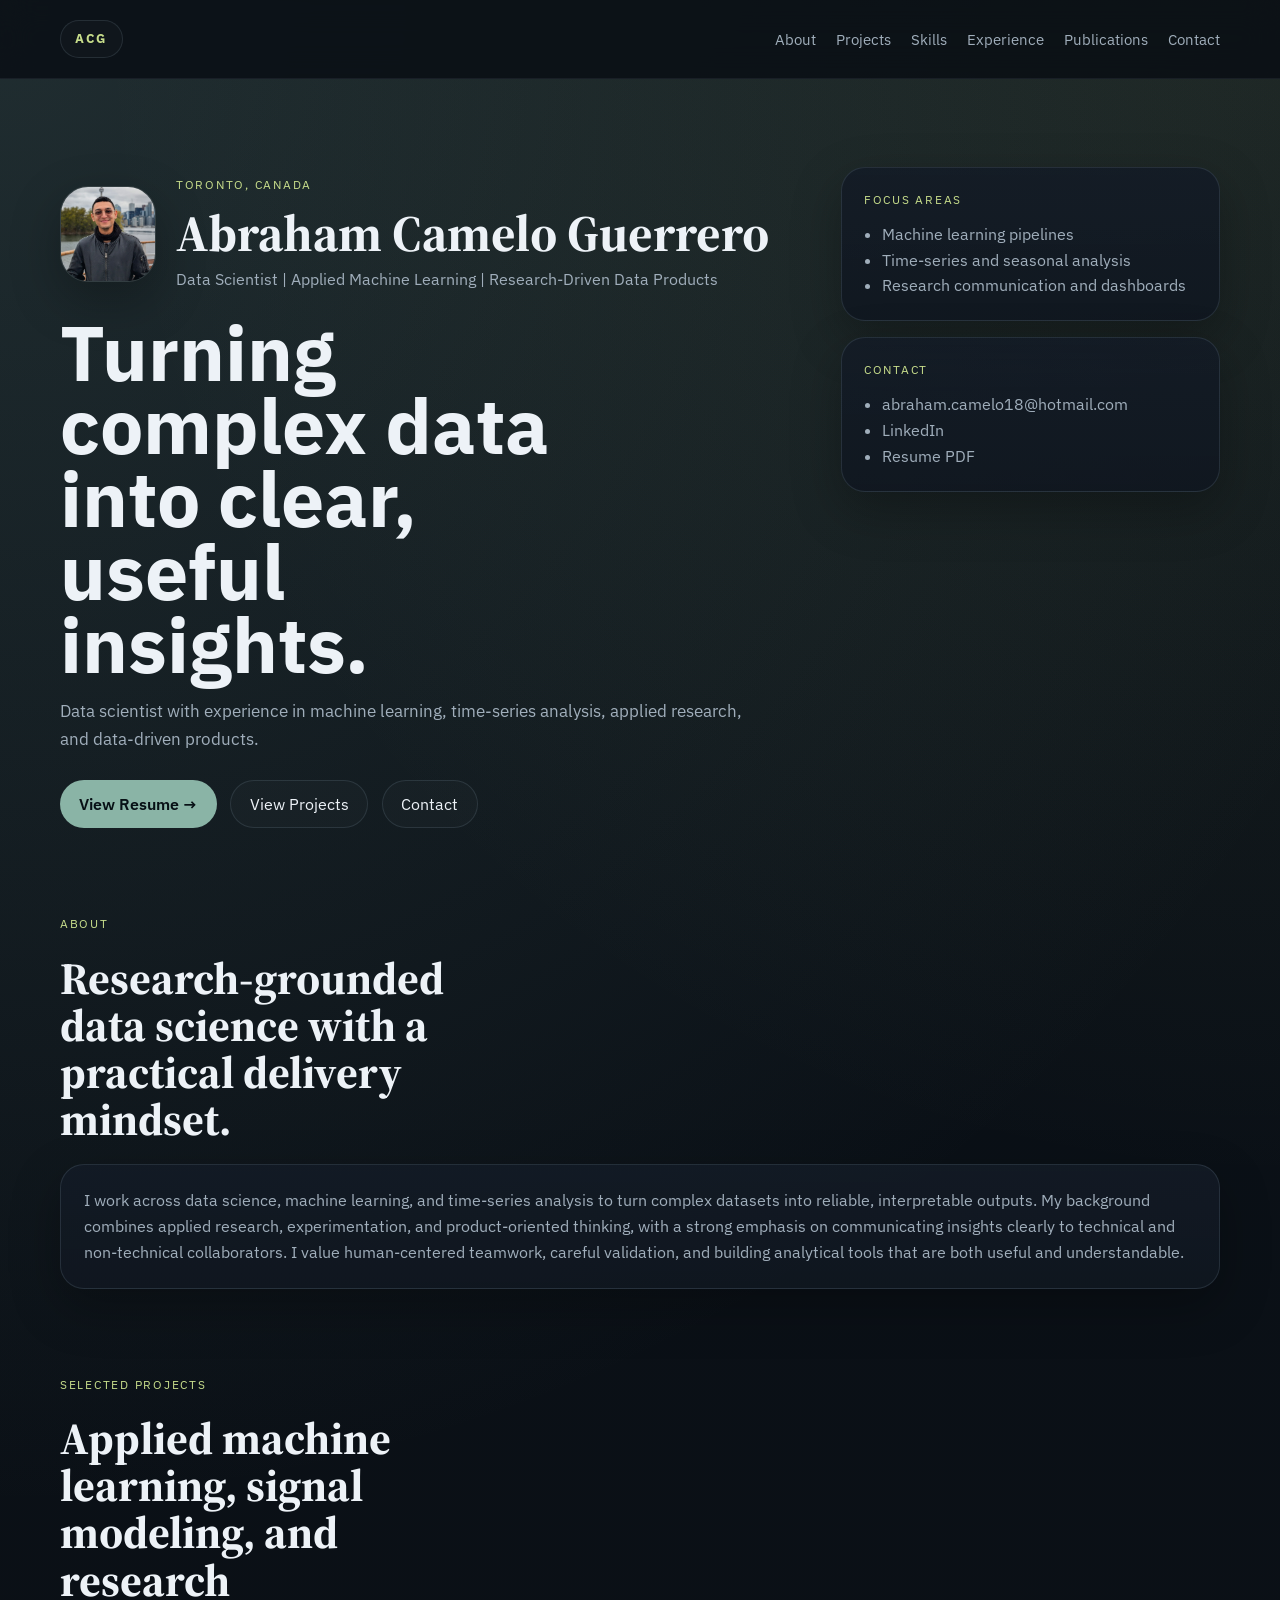
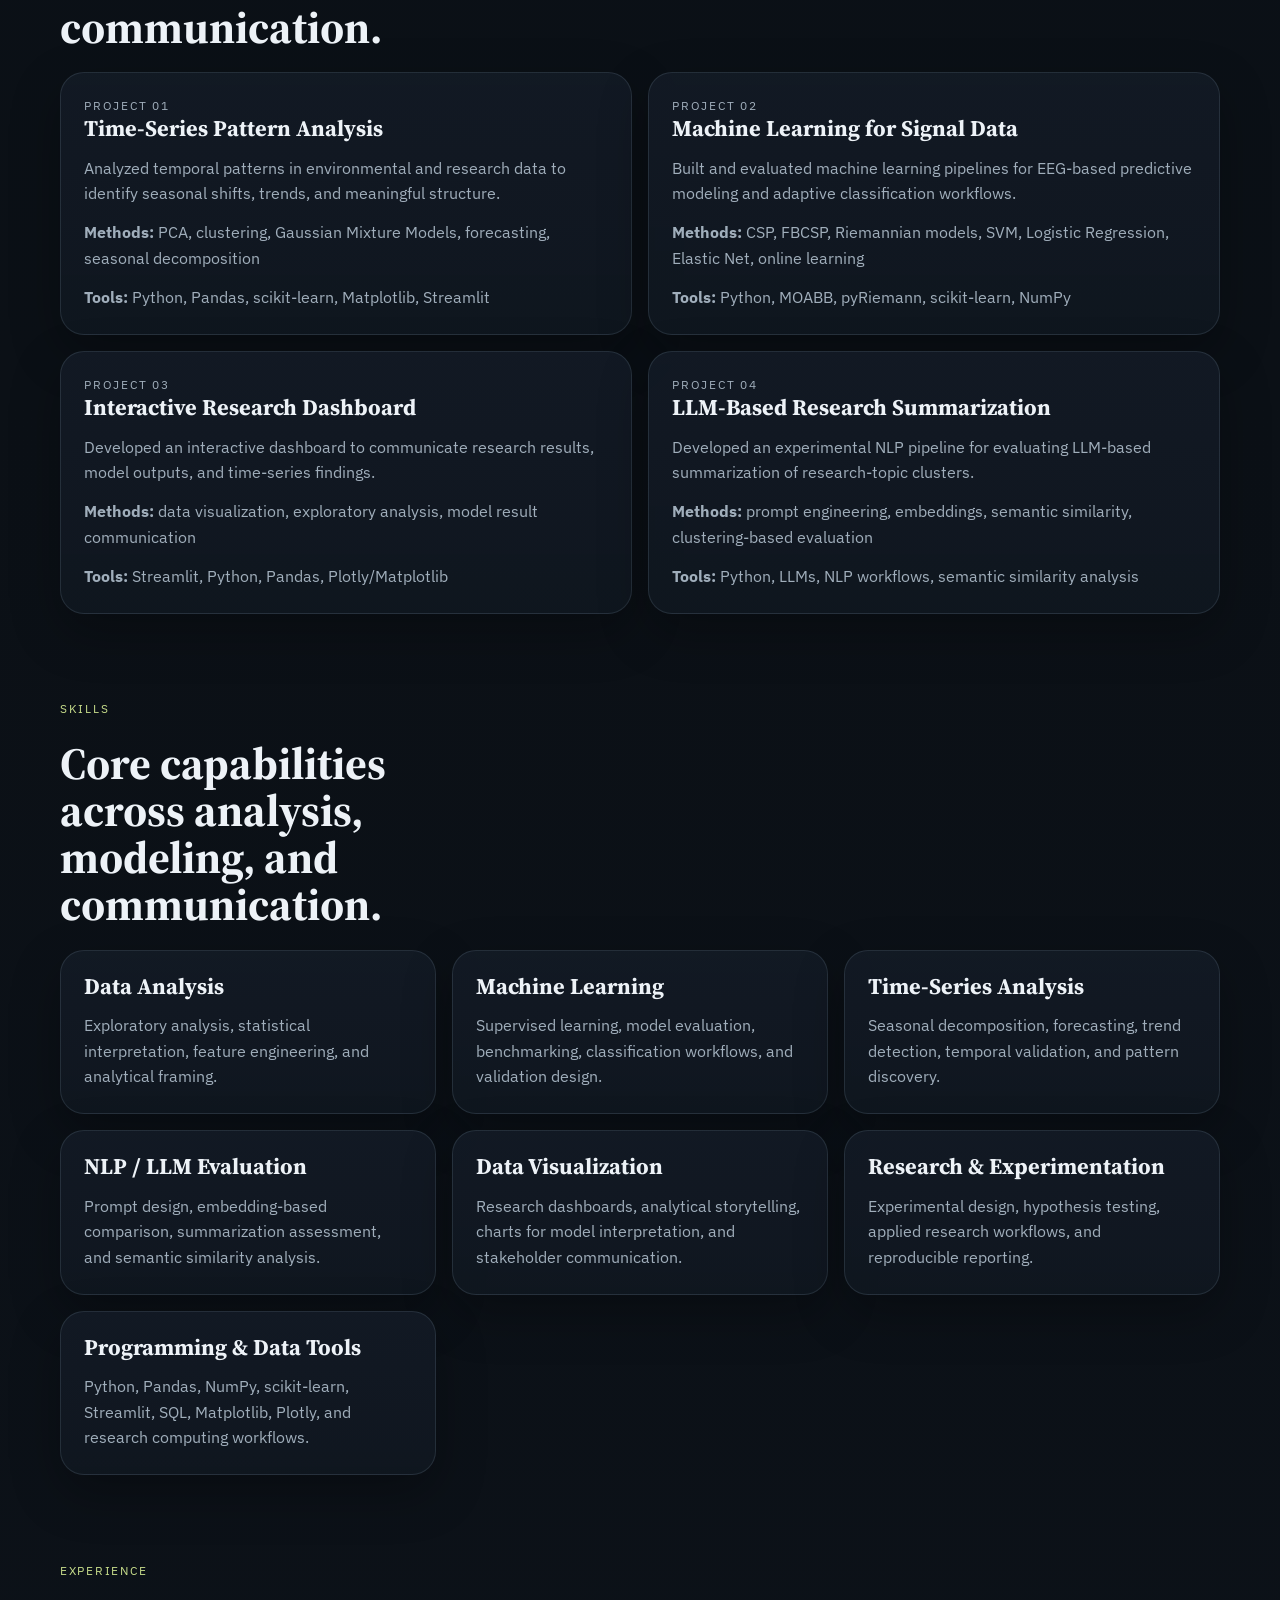
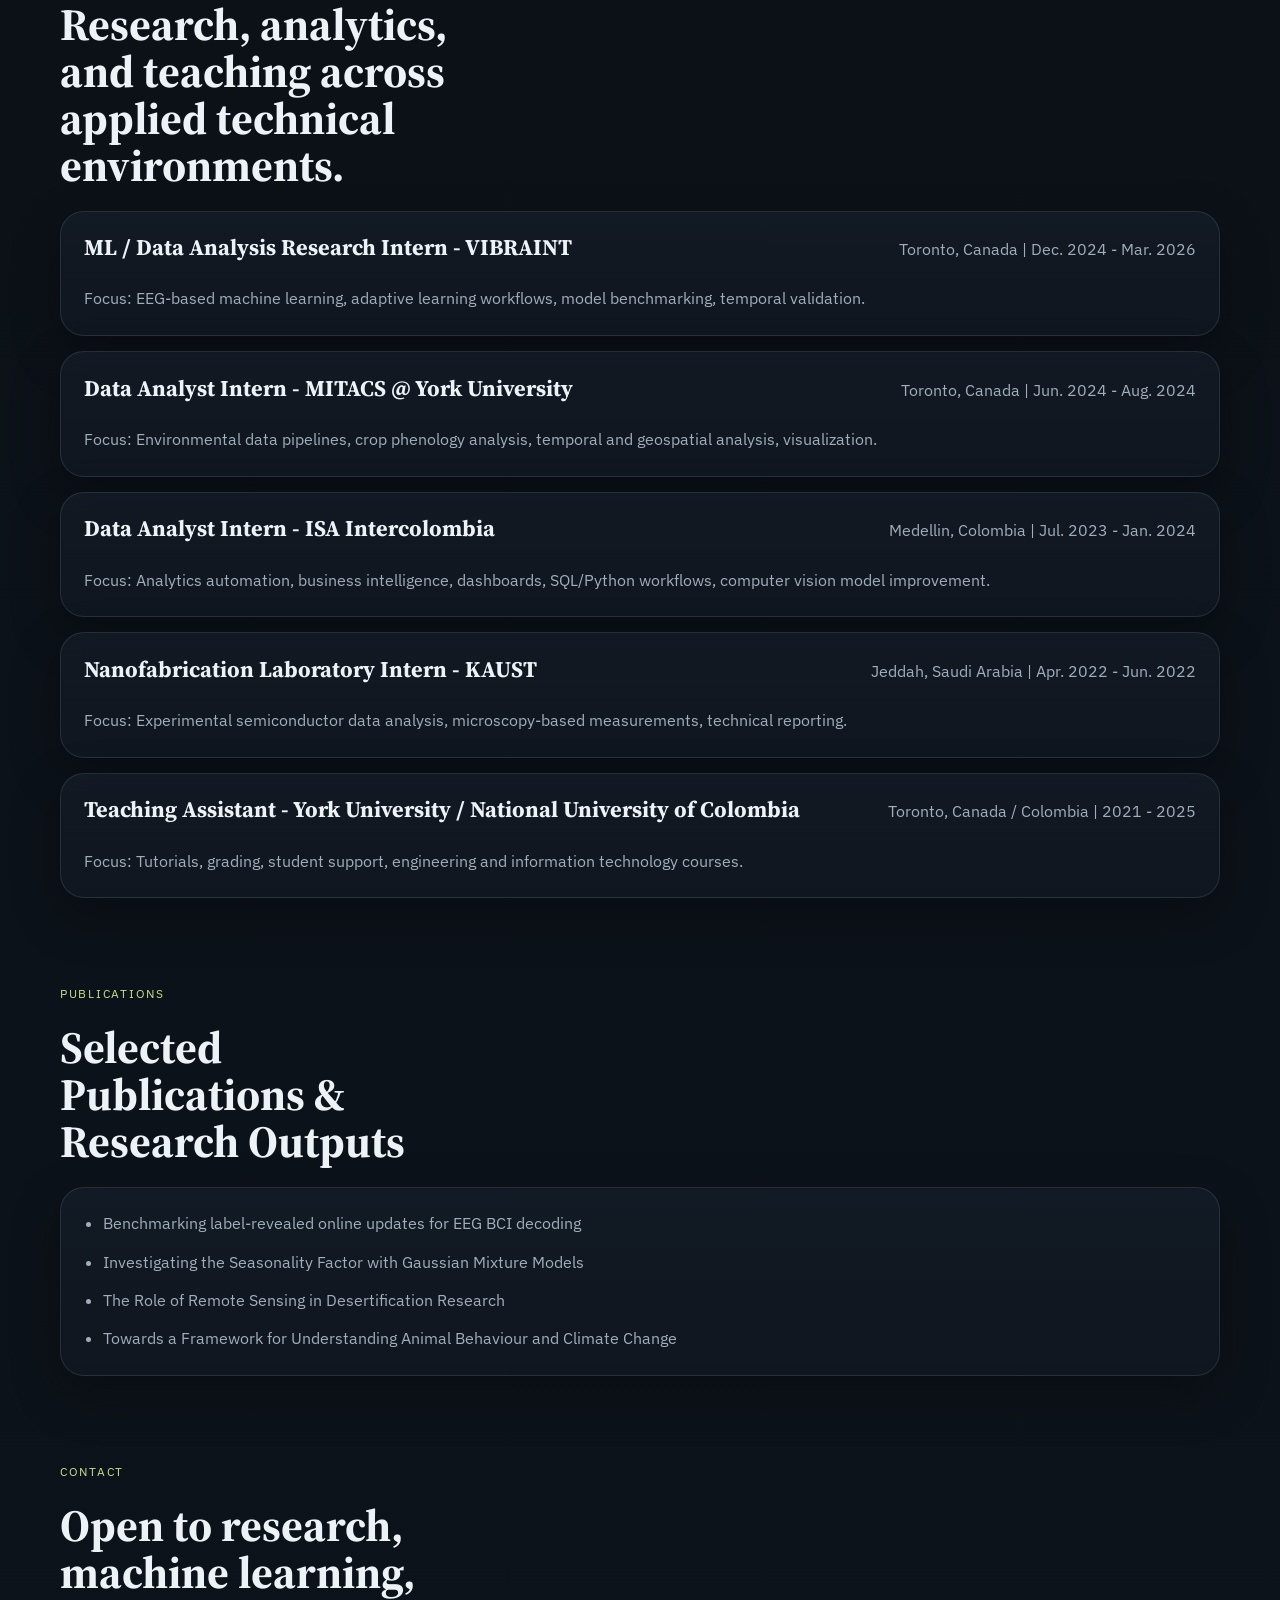
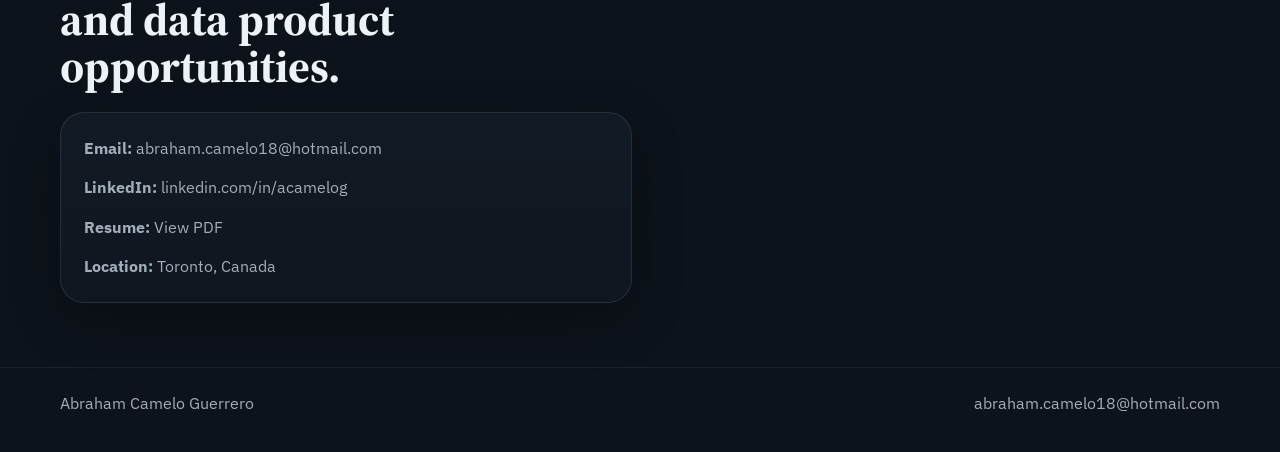
==== index.html @ 01132e0d "whole page" ====
<!DOCTYPE html>
<html lang="en">
<head>
  <meta charset="UTF-8">
  <meta name="viewport" content="width=device-width, initial-scale=1.0">
  <meta
    name="description"
    content="Portfolio of Abraham Camelo Guerrero, a data scientist focused on machine learning, time-series analysis, and research-driven data products."
  >
  <title>Abraham Camelo Guerrero | Data Scientist</title>
  <link rel="preconnect" href="https://fonts.googleapis.com">
  <link rel="preconnect" href="https://fonts.gstatic.com" crossorigin>
  <link
    href="https://fonts.googleapis.com/css2?family=IBM+Plex+Sans:wght@400;500;600;700&family=Source+Serif+4:wght@600;700&display=swap"
    rel="stylesheet"
  >
  <link rel="stylesheet" href="styles.css">
</head>
<body>
  <header class="site-header">
    <div class="container header-inner">
      <a class="brand" href="#top" aria-label="Go to top">
        <span class="brand-mark">ACG</span>
      </a>

      <button
        class="nav-toggle"
        type="button"
        aria-expanded="false"
        aria-controls="site-nav"
        aria-label="Open navigation"
      >
        <span></span>
        <span></span>
      </button>

      <nav class="site-nav" id="site-nav" aria-label="Primary">
        <a href="#about">About</a>
        <a href="#projects">Projects</a>
        <a href="#skills">Skills</a>
        <a href="#experience">Experience</a>
        <a href="#publications">Publications</a>
        <a href="#contact">Contact</a>
      </nav>
    </div>
  </header>

  <main id="top">
    <section class="hero">
      <div class="container hero-grid">
        <div class="hero-copy">
          <div class="hero-identity">
            <img
              class="hero-photo"
              src="assets/me.jpeg"
              alt="Portrait of Abraham Camelo Guerrero"
            >
            <div>
              <p class="eyebrow">Toronto, Canada</p>
              <h1>Abraham Camelo Guerrero</h1>
              <p class="role">Data Scientist | Applied Machine Learning | Research-Driven Data Products</p>
            </div>
          </div>

          <h2 class="hero-headline">Turning complex data into clear, useful insights.</h2>
          <p class="hero-subtitle">
            Data scientist with experience in machine learning, time-series analysis, applied research,
            and data-driven products.
          </p>

          <div class="hero-actions">
            <a class="button button-primary" href="assets/resume.pdf" target="_blank" rel="noreferrer">
              View Resume &rarr;
            </a>
            <a class="button button-secondary" href="#projects">View Projects</a>
            <a class="button button-secondary" href="#contact">Contact</a>
          </div>
        </div>

        <aside class="hero-panel">
          <div class="panel-card">
            <p class="panel-label">Focus Areas</p>
            <ul class="panel-list">
              <li>Machine learning pipelines</li>
              <li>Time-series and seasonal analysis</li>
              <li>Research communication and dashboards</li>
            </ul>
          </div>
          <div class="panel-card">
            <p class="panel-label">Contact</p>
            <ul class="panel-list">
              <li><a href="mailto:abraham.camelo18@hotmail.com">abraham.camelo18@hotmail.com</a></li>
              <li><a href="https://www.linkedin.com/in/acamelog" target="_blank" rel="noreferrer">LinkedIn</a></li>
              <li><a href="assets/resume.pdf" target="_blank" rel="noreferrer">Resume PDF</a></li>
            </ul>
          </div>
        </aside>
      </div>
    </section>

    <section class="section" id="about">
      <div class="container">
        <div class="section-heading">
          <p class="section-label">About</p>
          <h2>Research-grounded data science with a practical delivery mindset.</h2>
        </div>
        <div class="card prose-card">
          <p>
            I work across data science, machine learning, and time-series analysis to turn complex datasets
            into reliable, interpretable outputs. My background combines applied research, experimentation,
            and product-oriented thinking, with a strong emphasis on communicating insights clearly to
            technical and non-technical collaborators. I value human-centered teamwork, careful validation,
            and building analytical tools that are both useful and understandable.
          </p>
        </div>
      </div>
    </section>

    <section class="section" id="projects">
      <div class="container">
        <div class="section-heading">
          <p class="section-label">Selected Projects</p>
          <h2>Applied machine learning, signal modeling, and research communication.</h2>
        </div>
        <div class="grid cards-2">
          <article class="card project-card">
            <p class="card-kicker">Project 01</p>
            <h3>Time-Series Pattern Analysis</h3>
            <p>
              Analyzed temporal patterns in environmental and research data to identify seasonal shifts,
              trends, and meaningful structure.
            </p>
            <p><strong>Methods:</strong> PCA, clustering, Gaussian Mixture Models, forecasting, seasonal decomposition</p>
            <p><strong>Tools:</strong> Python, Pandas, scikit-learn, Matplotlib, Streamlit</p>
          </article>

          <article class="card project-card">
            <p class="card-kicker">Project 02</p>
            <h3>Machine Learning for Signal Data</h3>
            <p>
              Built and evaluated machine learning pipelines for EEG-based predictive modeling and adaptive
              classification workflows.
            </p>
            <p><strong>Methods:</strong> CSP, FBCSP, Riemannian models, SVM, Logistic Regression, Elastic Net, online learning</p>
            <p><strong>Tools:</strong> Python, MOABB, pyRiemann, scikit-learn, NumPy</p>
          </article>

          <article class="card project-card">
            <p class="card-kicker">Project 03</p>
            <h3>Interactive Research Dashboard</h3>
            <p>
              Developed an interactive dashboard to communicate research results, model outputs, and
              time-series findings.
            </p>
            <p><strong>Methods:</strong> data visualization, exploratory analysis, model result communication</p>
            <p><strong>Tools:</strong> Streamlit, Python, Pandas, Plotly/Matplotlib</p>
          </article>

          <article class="card project-card">
            <p class="card-kicker">Project 04</p>
            <h3>LLM-Based Research Summarization</h3>
            <p>
              Developed an experimental NLP pipeline for evaluating LLM-based summarization of research-topic
              clusters.
            </p>
            <p><strong>Methods:</strong> prompt engineering, embeddings, semantic similarity, clustering-based evaluation</p>
            <p><strong>Tools:</strong> Python, LLMs, NLP workflows, semantic similarity analysis</p>
          </article>
        </div>
      </div>
    </section>

    <section class="section" id="skills">
      <div class="container">
        <div class="section-heading">
          <p class="section-label">Skills</p>
          <h2>Core capabilities across analysis, modeling, and communication.</h2>
        </div>
        <div class="grid cards-3">
          <article class="card skill-card">
            <h3>Data Analysis</h3>
            <p>Exploratory analysis, statistical interpretation, feature engineering, and analytical framing.</p>
          </article>
          <article class="card skill-card">
            <h3>Machine Learning</h3>
            <p>Supervised learning, model evaluation, benchmarking, classification workflows, and validation design.</p>
          </article>
          <article class="card skill-card">
            <h3>Time-Series Analysis</h3>
            <p>Seasonal decomposition, forecasting, trend detection, temporal validation, and pattern discovery.</p>
          </article>
          <article class="card skill-card">
            <h3>NLP / LLM Evaluation</h3>
            <p>Prompt design, embedding-based comparison, summarization assessment, and semantic similarity analysis.</p>
          </article>
          <article class="card skill-card">
            <h3>Data Visualization</h3>
            <p>Research dashboards, analytical storytelling, charts for model interpretation, and stakeholder communication.</p>
          </article>
          <article class="card skill-card">
            <h3>Research &amp; Experimentation</h3>
            <p>Experimental design, hypothesis testing, applied research workflows, and reproducible reporting.</p>
          </article>
          <article class="card skill-card">
            <h3>Programming &amp; Data Tools</h3>
            <p>Python, Pandas, NumPy, scikit-learn, Streamlit, SQL, Matplotlib, Plotly, and research computing workflows.</p>
          </article>
        </div>
      </div>
    </section>

    <section class="section" id="experience">
      <div class="container">
        <div class="section-heading">
          <p class="section-label">Experience</p>
          <h2>Research, analytics, and teaching across applied technical environments.</h2>
        </div>
        <div class="stack">
          <article class="card experience-card">
            <div class="experience-header">
              <h3>ML / Data Analysis Research Intern - VIBRAINT</h3>
              <p>Toronto, Canada | Dec. 2024 - Mar. 2026</p>
            </div>
            <p>Focus: EEG-based machine learning, adaptive learning workflows, model benchmarking, temporal validation.</p>
          </article>

          <article class="card experience-card">
            <div class="experience-header">
              <h3>Data Analyst Intern - MITACS @ York University</h3>
              <p>Toronto, Canada | Jun. 2024 - Aug. 2024</p>
            </div>
            <p>Focus: Environmental data pipelines, crop phenology analysis, temporal and geospatial analysis, visualization.</p>
          </article>

          <article class="card experience-card">
            <div class="experience-header">
              <h3>Data Analyst Intern - ISA Intercolombia</h3>
              <p>Medellin, Colombia | Jul. 2023 - Jan. 2024</p>
            </div>
            <p>Focus: Analytics automation, business intelligence, dashboards, SQL/Python workflows, computer vision model improvement.</p>
          </article>

          <article class="card experience-card">
            <div class="experience-header">
              <h3>Nanofabrication Laboratory Intern - KAUST</h3>
              <p>Jeddah, Saudi Arabia | Apr. 2022 - Jun. 2022</p>
            </div>
            <p>Focus: Experimental semiconductor data analysis, microscopy-based measurements, technical reporting.</p>
          </article>

          <article class="card experience-card">
            <div class="experience-header">
              <h3>Teaching Assistant - York University / National University of Colombia</h3>
              <p>Toronto, Canada / Colombia | 2021 - 2025</p>
            </div>
            <p>Focus: Tutorials, grading, student support, engineering and information technology courses.</p>
          </article>
        </div>
      </div>
    </section>

    <section class="section" id="publications">
      <div class="container">
        <div class="section-heading">
          <p class="section-label">Publications</p>
          <h2>Selected Publications &amp; Research Outputs</h2>
        </div>
        <div class="card">
          <ul class="publication-list">
            <li>Benchmarking label-revealed online updates for EEG BCI decoding</li>
            <li>Investigating the Seasonality Factor with Gaussian Mixture Models</li>
            <li>The Role of Remote Sensing in Desertification Research</li>
            <li>Towards a Framework for Understanding Animal Behaviour and Climate Change</li>
          </ul>
        </div>
      </div>
    </section>

    <section class="section" id="contact">
      <div class="container">
        <div class="section-heading">
          <p class="section-label">Contact</p>
          <h2>Open to research, machine learning, and data product opportunities.</h2>
        </div>
        <div class="grid cards-2">
          <div class="card contact-card">
            <p><strong>Email:</strong> <a href="mailto:abraham.camelo18@hotmail.com">abraham.camelo18@hotmail.com</a></p>
            <p><strong>LinkedIn:</strong> <a href="https://www.linkedin.com/in/acamelog" target="_blank" rel="noreferrer">linkedin.com/in/acamelog</a></p>
            <p><strong>Resume:</strong> <a href="assets/resume.pdf" target="_blank" rel="noreferrer">View PDF</a></p>
            <p><strong>Location:</strong> Toronto, Canada</p>
          </div>
        </div>
      </div>
    </section>
  </main>

  <footer class="site-footer">
    <div class="container footer-inner">
      <p>Abraham Camelo Guerrero</p>
      <a href="mailto:abraham.camelo18@hotmail.com">abraham.camelo18@hotmail.com</a>
    </div>
  </footer>

  <script src="script.js"></script>
</body>
</html>
---- styles.css ----
:root {
  --bg: #0b1016;
  --bg-elevated: rgba(18, 25, 35, 0.78);
  --panel: #121a24;
  --panel-strong: #182231;
  --text: #edf2f7;
  --muted: #a0aebb;
  --border: rgba(166, 188, 209, 0.14);
  --accent: #8ab4a6;
  --accent-strong: #c7dd8b;
  --shadow: 0 18px 50px rgba(0, 0, 0, 0.28);
  --radius: 24px;
  --radius-sm: 16px;
  --container: 1160px;
}

*,
*::before,
*::after {
  box-sizing: border-box;
}

html {
  scroll-behavior: smooth;
}

body {
  margin: 0;
  font-family: "IBM Plex Sans", sans-serif;
  color: var(--text);
  background:
    radial-gradient(circle at top left, rgba(138, 180, 166, 0.18), transparent 28%),
    radial-gradient(circle at top right, rgba(199, 221, 139, 0.1), transparent 22%),
    linear-gradient(180deg, #091017 0%, #0b1016 38%, #0d131b 100%);
  line-height: 1.6;
}

img {
  display: block;
  max-width: 100%;
}

a {
  color: inherit;
  text-decoration: none;
}

p,
ul,
h1,
h2,
h3 {
  margin-top: 0;
}

.container {
  width: min(calc(100% - 2rem), var(--container));
  margin: 0 auto;
}

.site-header {
  position: sticky;
  top: 0;
  z-index: 10;
  backdrop-filter: blur(16px);
  background: rgba(8, 12, 18, 0.78);
  border-bottom: 1px solid rgba(166, 188, 209, 0.08);
}

.header-inner {
  display: flex;
  align-items: center;
  justify-content: space-between;
  min-height: 78px;
  gap: 1.25rem;
}

.brand {
  display: inline-flex;
  align-items: center;
  gap: 0.75rem;
}

.brand-mark {
  display: inline-flex;
  align-items: center;
  justify-content: center;
  min-width: 54px;
  min-height: 38px;
  padding: 0 0.9rem;
  border-radius: 999px;
  border: 1px solid var(--border);
  background: rgba(255, 255, 255, 0.02);
  font-size: 0.8rem;
  font-weight: 700;
  letter-spacing: 0.16em;
  color: var(--accent-strong);
}

.site-nav {
  display: flex;
  align-items: center;
  gap: 1.25rem;
}

.site-nav a {
  color: var(--muted);
  font-size: 0.96rem;
}

.site-nav a:hover,
.site-nav a:focus-visible,
.panel-list a:hover,
.panel-list a:focus-visible,
.contact-card a:hover,
.contact-card a:focus-visible,
.site-footer a:hover,
.site-footer a:focus-visible {
  color: var(--text);
}

.nav-toggle {
  display: none;
  width: 46px;
  height: 46px;
  border: 1px solid var(--border);
  border-radius: 14px;
  background: rgba(255, 255, 255, 0.02);
  padding: 0;
  cursor: pointer;
}

.nav-toggle span {
  display: block;
  width: 18px;
  height: 2px;
  margin: 6px auto;
  background: var(--text);
  transition: transform 0.2s ease, opacity 0.2s ease;
}

.nav-open .nav-toggle span:first-child {
  transform: translateY(4px) rotate(45deg);
}

.nav-open .nav-toggle span:last-child {
  transform: translateY(-4px) rotate(-45deg);
}

.hero,
.section {
  scroll-margin-top: 7rem;
}

.hero {
  padding: 5.5rem 0 3.5rem;
}

.hero-grid {
  display: grid;
  grid-template-columns: minmax(0, 1.6fr) minmax(280px, 0.8fr);
  gap: 1.5rem;
  align-items: start;
}

.hero-copy {
  padding: 0.5rem 0;
}

.hero-identity {
  display: flex;
  align-items: center;
  gap: 1.25rem;
  margin-bottom: 1.5rem;
}

.hero-photo {
  width: 96px;
  height: 96px;
  border-radius: 28px;
  object-fit: cover;
  border: 1px solid rgba(255, 255, 255, 0.1);
  box-shadow: var(--shadow);
}

.eyebrow,
.section-label,
.panel-label,
.card-kicker {
  color: var(--accent-strong);
  text-transform: uppercase;
  letter-spacing: 0.14em;
  font-size: 0.78rem;
}

.hero h1,
.section-heading h2,
.project-card h3,
.skill-card h3,
.experience-card h3 {
  font-family: "Source Serif 4", serif;
}

.hero h1 {
  font-size: clamp(2.1rem, 4vw, 3.5rem);
  line-height: 1.02;
  margin-bottom: 0.45rem;
}

.role {
  margin-bottom: 0;
  color: var(--muted);
  max-width: 42rem;
}

.hero-headline {
  max-width: 11ch;
  font-size: clamp(2.8rem, 6vw, 5.4rem);
  line-height: 0.95;
  margin: 0 0 1rem;
}

.hero-subtitle {
  max-width: 44rem;
  color: var(--muted);
  font-size: 1.08rem;
  margin-bottom: 1.75rem;
}

.hero-actions {
  display: flex;
  flex-wrap: wrap;
  gap: 0.85rem;
}

.button {
  display: inline-flex;
  align-items: center;
  justify-content: center;
  min-height: 48px;
  padding: 0 1.15rem;
  border-radius: 999px;
  border: 1px solid var(--border);
  transition: background-color 0.2s ease, border-color 0.2s ease, color 0.2s ease;
}

.button-primary {
  background: var(--accent);
  color: #071015;
  border-color: transparent;
  font-weight: 600;
}

.button-primary:hover,
.button-primary:focus-visible {
  background: #9bc8b7;
}

.button-secondary {
  color: var(--text);
  background: rgba(255, 255, 255, 0.02);
}

.button-secondary:hover,
.button-secondary:focus-visible {
  background: rgba(255, 255, 255, 0.06);
}

.hero-panel {
  display: grid;
  gap: 1rem;
}

.panel-card,
.card {
  border: 1px solid var(--border);
  background: linear-gradient(180deg, rgba(19, 27, 38, 0.88), rgba(16, 23, 32, 0.92));
  border-radius: var(--radius);
  box-shadow: var(--shadow);
}

.panel-card {
  padding: 1.35rem;
}

.panel-list,
.publication-list {
  margin-bottom: 0;
  padding-left: 1.15rem;
  color: var(--muted);
}

.section {
  padding: 1.35rem 0 4rem;
}

.section-heading {
  display: grid;
  gap: 0.5rem;
  margin-bottom: 1.35rem;
}

.section-heading h2 {
  font-size: clamp(1.8rem, 3.5vw, 2.8rem);
  line-height: 1.05;
  max-width: 18ch;
  margin-bottom: 0;
}

.card {
  padding: 1.45rem;
}

.prose-card p,
.project-card p,
.skill-card p,
.experience-card p,
.contact-card p {
  color: var(--muted);
  margin-bottom: 0;
}

.grid {
  display: grid;
  gap: 1rem;
}

.cards-2 {
  grid-template-columns: repeat(2, minmax(0, 1fr));
}

.cards-3 {
  grid-template-columns: repeat(3, minmax(0, 1fr));
}

.project-card,
.skill-card,
.contact-card {
  min-height: 100%;
}

.project-card h3,
.skill-card h3,
.experience-card h3 {
  font-size: 1.4rem;
  line-height: 1.15;
  margin-bottom: 0.85rem;
}

.project-card p + p,
.contact-card p + p {
  margin-top: 0.85rem;
}

.stack {
  display: grid;
  gap: 0.95rem;
}

.experience-card {
  display: grid;
  gap: 0.75rem;
}

.experience-header {
  display: flex;
  align-items: baseline;
  justify-content: space-between;
  gap: 1rem;
  flex-wrap: wrap;
}

.experience-header p {
  white-space: nowrap;
}

.publication-list li + li {
  margin-top: 0.8rem;
}

.contact-note {
  font-size: 1.05rem;
}

.site-footer {
  border-top: 1px solid rgba(166, 188, 209, 0.08);
  padding: 1.4rem 0 2.2rem;
}

.footer-inner {
  display: flex;
  align-items: center;
  justify-content: space-between;
  gap: 1rem;
  color: var(--muted);
}

.footer-inner p {
  margin-bottom: 0;
}

@media (max-width: 920px) {
  .hero-grid,
  .cards-2,
  .cards-3 {
    grid-template-columns: 1fr;
  }

  .hero {
    padding-top: 4.25rem;
  }

  .section {
    padding-bottom: 3.5rem;
  }
}

@media (max-width: 760px) {
  .header-inner {
    min-height: 72px;
  }

  .nav-toggle {
    display: inline-block;
    position: relative;
    z-index: 12;
  }

  .site-nav {
    position: absolute;
    top: calc(100% + 0.75rem);
    left: 1rem;
    right: 1rem;
    display: none;
    flex-direction: column;
    align-items: flex-start;
    padding: 1rem;
    border: 1px solid var(--border);
    border-radius: 20px;
    background: rgba(10, 15, 22, 0.98);
    box-shadow: var(--shadow);
  }

  .nav-open .site-nav {
    display: flex;
  }

  .hero-identity {
    align-items: flex-start;
    flex-direction: column;
  }

  .hero-headline {
    max-width: 12ch;
  }

  .experience-header p {
    white-space: normal;
  }

  .footer-inner {
    flex-direction: column;
    align-items: flex-start;
  }
}

@media (prefers-reduced-motion: reduce) {
  html {
    scroll-behavior: auto;
  }

  .button,
  .nav-toggle span {
    transition: none;
  }
}
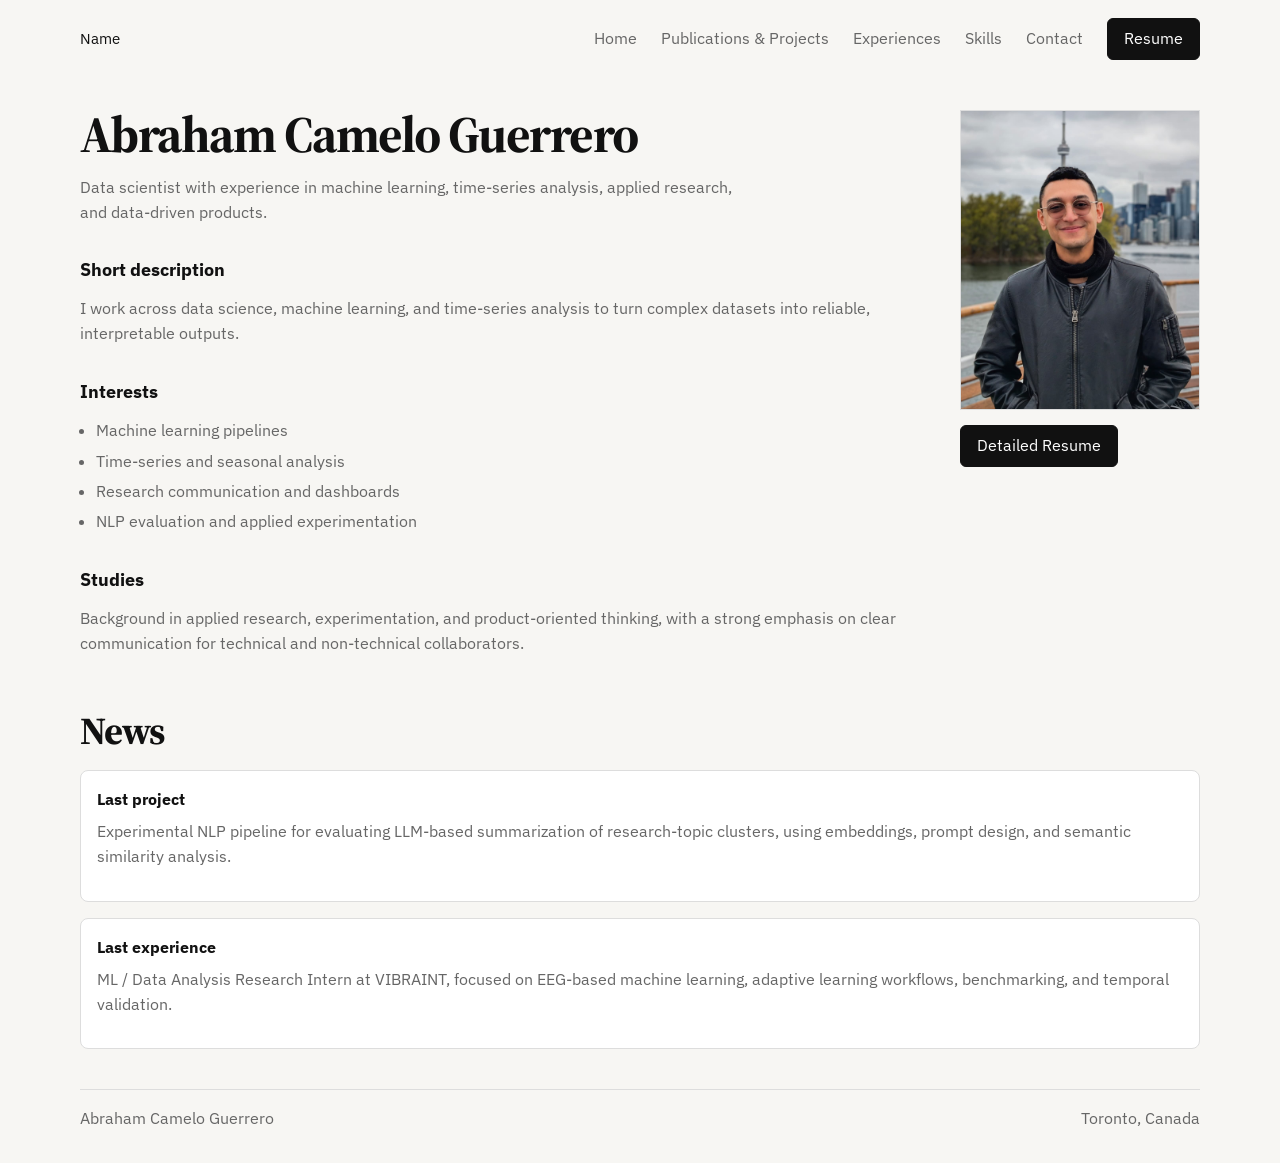
==== commit 607cdaa9: "new" ====
--- a/index.html
+++ b/index.html
@@ -19,29 +19,17 @@
 <body>
   <header class="site-header">
     <div class="container header-inner">
-      <a class="brand" href="#top" aria-label="Go to top">
-        <span class="brand-mark">ACG</span>
-      </a>
-
-      <button
-        class="nav-toggle"
-        type="button"
-        aria-expanded="false"
-        aria-controls="site-nav"
-        aria-label="Open navigation"
-      >
-        <span></span>
-        <span></span>
-      </button>
+      <a class="brand" href="index.html" aria-label="Go to home">Name</a>
 
       <nav class="site-nav" id="site-nav" aria-label="Primary">
-        <a href="#about">About</a>
-        <a href="#projects">Projects</a>
-        <a href="#skills">Skills</a>
-        <a href="#experience">Experience</a>
-        <a href="#publications">Publications</a>
-        <a href="#contact">Contact</a>
+        <a href="index.html">Home</a>
+        <a href="work.html">Publications &amp; Projects</a>
+        <a href="experience.html">Experiences</a>
+        <a href="skills.html">Skills</a>
+        <a href="contact.html">Contact</a>
       </nav>
+
+      <a class="header-button" href="assets/resume.pdf" target="_blank" rel="noreferrer">Resume</a>
     </div>
   </header>
 
@@ -49,258 +37,79 @@
     <section class="hero">
       <div class="container hero-grid">
         <div class="hero-copy">
-          <div class="hero-identity">
-            <img
-              class="hero-photo"
-              src="assets/me.jpeg"
-              alt="Portrait of Abraham Camelo Guerrero"
-            >
-            <div>
-              <p class="eyebrow">Toronto, Canada</p>
-              <h1>Abraham Camelo Guerrero</h1>
-              <p class="role">Data Scientist | Applied Machine Learning | Research-Driven Data Products</p>
-            </div>
-          </div>
-
-          <h2 class="hero-headline">Turning complex data into clear, useful insights.</h2>
+          <h1>Abraham Camelo Guerrero</h1>
           <p class="hero-subtitle">
             Data scientist with experience in machine learning, time-series analysis, applied research,
             and data-driven products.
           </p>
+          <section class="hero-block">
+            <h2>Short description</h2>
+            <p>
+              I work across data science, machine learning, and time-series analysis to turn complex datasets
+              into reliable, interpretable outputs.
+            </p>
+          </section>
 
-          <div class="hero-actions">
-            <a class="button button-primary" href="assets/resume.pdf" target="_blank" rel="noreferrer">
-              View Resume &rarr;
-            </a>
-            <a class="button button-secondary" href="#projects">View Projects</a>
-            <a class="button button-secondary" href="#contact">Contact</a>
-          </div>
-        </div>
-
-        <aside class="hero-panel">
-          <div class="panel-card">
-            <p class="panel-label">Focus Areas</p>
-            <ul class="panel-list">
+          <section class="hero-block">
+            <h2>Interests</h2>
+            <ul class="simple-list">
               <li>Machine learning pipelines</li>
               <li>Time-series and seasonal analysis</li>
               <li>Research communication and dashboards</li>
+              <li>NLP evaluation and applied experimentation</li>
             </ul>
-          </div>
-          <div class="panel-card">
-            <p class="panel-label">Contact</p>
-            <ul class="panel-list">
-              <li><a href="mailto:abraham.camelo18@hotmail.com">abraham.camelo18@hotmail.com</a></li>
-              <li><a href="https://www.linkedin.com/in/acamelog" target="_blank" rel="noreferrer">LinkedIn</a></li>
-              <li><a href="assets/resume.pdf" target="_blank" rel="noreferrer">Resume PDF</a></li>
-            </ul>
-          </div>
+          </section>
+
+          <section class="hero-block">
+            <h2>Studies</h2>
+            <p>
+              Background in applied research, experimentation, and product-oriented thinking, with a strong
+              emphasis on clear communication for technical and non-technical collaborators.
+            </p>
+          </section>
+        </div>
+
+        <aside class="hero-aside">
+          <img
+            class="hero-photo"
+            src="assets/me.jpeg"
+            alt="Portrait of Abraham Camelo Guerrero"
+          >
+          <a class="button" href="assets/resume.pdf" target="_blank" rel="noreferrer">Detailed Resume</a>
         </aside>
       </div>
     </section>
 
-    <section class="section" id="about">
+    <section class="section" id="news">
       <div class="container">
-        <div class="section-heading">
-          <p class="section-label">About</p>
-          <h2>Research-grounded data science with a practical delivery mindset.</h2>
-        </div>
-        <div class="card prose-card">
-          <p>
-            I work across data science, machine learning, and time-series analysis to turn complex datasets
-            into reliable, interpretable outputs. My background combines applied research, experimentation,
-            and product-oriented thinking, with a strong emphasis on communicating insights clearly to
-            technical and non-technical collaborators. I value human-centered teamwork, careful validation,
-            and building analytical tools that are both useful and understandable.
-          </p>
-        </div>
-      </div>
-    </section>
-
-    <section class="section" id="projects">
-      <div class="container">
-        <div class="section-heading">
-          <p class="section-label">Selected Projects</p>
-          <h2>Applied machine learning, signal modeling, and research communication.</h2>
-        </div>
-        <div class="grid cards-2">
-          <article class="card project-card">
-            <p class="card-kicker">Project 01</p>
-            <h3>Time-Series Pattern Analysis</h3>
+        <h2 class="section-title">News</h2>
+        <div class="stack">
+          <article class="card news-card">
+            <h3>Last project</h3>
             <p>
-              Analyzed temporal patterns in environmental and research data to identify seasonal shifts,
-              trends, and meaningful structure.
+              Experimental NLP pipeline for evaluating LLM-based summarization of research-topic clusters,
+              using embeddings, prompt design, and semantic similarity analysis.
             </p>
-            <p><strong>Methods:</strong> PCA, clustering, Gaussian Mixture Models, forecasting, seasonal decomposition</p>
-            <p><strong>Tools:</strong> Python, Pandas, scikit-learn, Matplotlib, Streamlit</p>
           </article>
 
-          <article class="card project-card">
-            <p class="card-kicker">Project 02</p>
-            <h3>Machine Learning for Signal Data</h3>
+          <article class="card news-card">
+            <h3>Last experience</h3>
             <p>
-              Built and evaluated machine learning pipelines for EEG-based predictive modeling and adaptive
-              classification workflows.
+              ML / Data Analysis Research Intern at VIBRAINT, focused on EEG-based machine learning,
+              adaptive learning workflows, benchmarking, and temporal validation.
             </p>
-            <p><strong>Methods:</strong> CSP, FBCSP, Riemannian models, SVM, Logistic Regression, Elastic Net, online learning</p>
-            <p><strong>Tools:</strong> Python, MOABB, pyRiemann, scikit-learn, NumPy</p>
-          </article>
-
-          <article class="card project-card">
-            <p class="card-kicker">Project 03</p>
-            <h3>Interactive Research Dashboard</h3>
-            <p>
-              Developed an interactive dashboard to communicate research results, model outputs, and
-              time-series findings.
-            </p>
-            <p><strong>Methods:</strong> data visualization, exploratory analysis, model result communication</p>
-            <p><strong>Tools:</strong> Streamlit, Python, Pandas, Plotly/Matplotlib</p>
-          </article>
-
-          <article class="card project-card">
-            <p class="card-kicker">Project 04</p>
-            <h3>LLM-Based Research Summarization</h3>
-            <p>
-              Developed an experimental NLP pipeline for evaluating LLM-based summarization of research-topic
-              clusters.
-            </p>
-            <p><strong>Methods:</strong> prompt engineering, embeddings, semantic similarity, clustering-based evaluation</p>
-            <p><strong>Tools:</strong> Python, LLMs, NLP workflows, semantic similarity analysis</p>
           </article>
         </div>
       </div>
     </section>
 
-    <section class="section" id="skills">
-      <div class="container">
-        <div class="section-heading">
-          <p class="section-label">Skills</p>
-          <h2>Core capabilities across analysis, modeling, and communication.</h2>
-        </div>
-        <div class="grid cards-3">
-          <article class="card skill-card">
-            <h3>Data Analysis</h3>
-            <p>Exploratory analysis, statistical interpretation, feature engineering, and analytical framing.</p>
-          </article>
-          <article class="card skill-card">
-            <h3>Machine Learning</h3>
-            <p>Supervised learning, model evaluation, benchmarking, classification workflows, and validation design.</p>
-          </article>
-          <article class="card skill-card">
-            <h3>Time-Series Analysis</h3>
-            <p>Seasonal decomposition, forecasting, trend detection, temporal validation, and pattern discovery.</p>
-          </article>
-          <article class="card skill-card">
-            <h3>NLP / LLM Evaluation</h3>
-            <p>Prompt design, embedding-based comparison, summarization assessment, and semantic similarity analysis.</p>
-          </article>
-          <article class="card skill-card">
-            <h3>Data Visualization</h3>
-            <p>Research dashboards, analytical storytelling, charts for model interpretation, and stakeholder communication.</p>
-          </article>
-          <article class="card skill-card">
-            <h3>Research &amp; Experimentation</h3>
-            <p>Experimental design, hypothesis testing, applied research workflows, and reproducible reporting.</p>
-          </article>
-          <article class="card skill-card">
-            <h3>Programming &amp; Data Tools</h3>
-            <p>Python, Pandas, NumPy, scikit-learn, Streamlit, SQL, Matplotlib, Plotly, and research computing workflows.</p>
-          </article>
-        </div>
-      </div>
-    </section>
-
-    <section class="section" id="experience">
-      <div class="container">
-        <div class="section-heading">
-          <p class="section-label">Experience</p>
-          <h2>Research, analytics, and teaching across applied technical environments.</h2>
-        </div>
-        <div class="stack">
-          <article class="card experience-card">
-            <div class="experience-header">
-              <h3>ML / Data Analysis Research Intern - VIBRAINT</h3>
-              <p>Toronto, Canada | Dec. 2024 - Mar. 2026</p>
-            </div>
-            <p>Focus: EEG-based machine learning, adaptive learning workflows, model benchmarking, temporal validation.</p>
-          </article>
-
-          <article class="card experience-card">
-            <div class="experience-header">
-              <h3>Data Analyst Intern - MITACS @ York University</h3>
-              <p>Toronto, Canada | Jun. 2024 - Aug. 2024</p>
-            </div>
-            <p>Focus: Environmental data pipelines, crop phenology analysis, temporal and geospatial analysis, visualization.</p>
-          </article>
-
-          <article class="card experience-card">
-            <div class="experience-header">
-              <h3>Data Analyst Intern - ISA Intercolombia</h3>
-              <p>Medellin, Colombia | Jul. 2023 - Jan. 2024</p>
-            </div>
-            <p>Focus: Analytics automation, business intelligence, dashboards, SQL/Python workflows, computer vision model improvement.</p>
-          </article>
-
-          <article class="card experience-card">
-            <div class="experience-header">
-              <h3>Nanofabrication Laboratory Intern - KAUST</h3>
-              <p>Jeddah, Saudi Arabia | Apr. 2022 - Jun. 2022</p>
-            </div>
-            <p>Focus: Experimental semiconductor data analysis, microscopy-based measurements, technical reporting.</p>
-          </article>
-
-          <article class="card experience-card">
-            <div class="experience-header">
-              <h3>Teaching Assistant - York University / National University of Colombia</h3>
-              <p>Toronto, Canada / Colombia | 2021 - 2025</p>
-            </div>
-            <p>Focus: Tutorials, grading, student support, engineering and information technology courses.</p>
-          </article>
-        </div>
-      </div>
-    </section>
-
-    <section class="section" id="publications">
-      <div class="container">
-        <div class="section-heading">
-          <p class="section-label">Publications</p>
-          <h2>Selected Publications &amp; Research Outputs</h2>
-        </div>
-        <div class="card">
-          <ul class="publication-list">
-            <li>Benchmarking label-revealed online updates for EEG BCI decoding</li>
-            <li>Investigating the Seasonality Factor with Gaussian Mixture Models</li>
-            <li>The Role of Remote Sensing in Desertification Research</li>
-            <li>Towards a Framework for Understanding Animal Behaviour and Climate Change</li>
-          </ul>
-        </div>
-      </div>
-    </section>
-
-    <section class="section" id="contact">
-      <div class="container">
-        <div class="section-heading">
-          <p class="section-label">Contact</p>
-          <h2>Open to research, machine learning, and data product opportunities.</h2>
-        </div>
-        <div class="grid cards-2">
-          <div class="card contact-card">
-            <p><strong>Email:</strong> <a href="mailto:abraham.camelo18@hotmail.com">abraham.camelo18@hotmail.com</a></p>
-            <p><strong>LinkedIn:</strong> <a href="https://www.linkedin.com/in/acamelog" target="_blank" rel="noreferrer">linkedin.com/in/acamelog</a></p>
-            <p><strong>Resume:</strong> <a href="assets/resume.pdf" target="_blank" rel="noreferrer">View PDF</a></p>
-            <p><strong>Location:</strong> Toronto, Canada</p>
-          </div>
-        </div>
-      </div>
-    </section>
   </main>
 
   <footer class="site-footer">
     <div class="container footer-inner">
       <p>Abraham Camelo Guerrero</p>
-      <a href="mailto:abraham.camelo18@hotmail.com">abraham.camelo18@hotmail.com</a>
+      <p>Toronto, Canada</p>
     </div>
   </footer>
-
-  <script src="script.js"></script>
 </body>
 </html>
--- a/styles.css
+++ b/styles.css
@@ -1,17 +1,12 @@
 :root {
-  --bg: #0b1016;
-  --bg-elevated: rgba(18, 25, 35, 0.78);
-  --panel: #121a24;
-  --panel-strong: #182231;
-  --text: #edf2f7;
-  --muted: #a0aebb;
-  --border: rgba(166, 188, 209, 0.14);
-  --accent: #8ab4a6;
-  --accent-strong: #c7dd8b;
-  --shadow: 0 18px 50px rgba(0, 0, 0, 0.28);
-  --radius: 24px;
-  --radius-sm: 16px;
-  --container: 1160px;
+  --bg: #f7f6f3;
+  --surface: #ffffff;
+  --text: #111111;
+  --muted: #666666;
+  --border: #dddddd;
+  --accent: #111111;
+  --container: 1120px;
+  --radius: 8px;
 }
 
 *,
@@ -28,11 +23,8 @@
   margin: 0;
   font-family: "IBM Plex Sans", sans-serif;
   color: var(--text);
-  background:
-    radial-gradient(circle at top left, rgba(138, 180, 166, 0.18), transparent 28%),
-    radial-gradient(circle at top right, rgba(199, 221, 139, 0.1), transparent 22%),
-    linear-gradient(180deg, #091017 0%, #0b1016 38%, #0d131b 100%);
-  line-height: 1.6;
+  background: var(--bg);
+  line-height: 1.55;
 }
 
 img {
@@ -59,268 +51,159 @@
 }
 
 .site-header {
-  position: sticky;
-  top: 0;
-  z-index: 10;
-  backdrop-filter: blur(16px);
-  background: rgba(8, 12, 18, 0.78);
-  border-bottom: 1px solid rgba(166, 188, 209, 0.08);
+  background: var(--bg);
+  border-bottom: 1px solid transparent;
 }
 
 .header-inner {
-  display: flex;
+  display: grid;
+  grid-template-columns: 1fr auto auto;
   align-items: center;
-  justify-content: space-between;
-  min-height: 78px;
-  gap: 1.25rem;
+  gap: 1.5rem;
+  padding: 1.1rem 0;
 }
 
 .brand {
-  display: inline-flex;
-  align-items: center;
-  gap: 0.75rem;
-}
-
-.brand-mark {
-  display: inline-flex;
-  align-items: center;
-  justify-content: center;
-  min-width: 54px;
-  min-height: 38px;
-  padding: 0 0.9rem;
-  border-radius: 999px;
-  border: 1px solid var(--border);
-  background: rgba(255, 255, 255, 0.02);
-  font-size: 0.8rem;
-  font-weight: 700;
-  letter-spacing: 0.16em;
-  color: var(--accent-strong);
+  font-size: 0.95rem;
 }
 
 .site-nav {
   display: flex;
   align-items: center;
-  gap: 1.25rem;
-}
-
-.site-nav a {
+  gap: 1.5rem;
+  justify-content: center;
+}
+
+.site-nav a,
+.footer-links a,
+.contact-grid a {
   color: var(--muted);
-  font-size: 0.96rem;
 }
 
 .site-nav a:hover,
 .site-nav a:focus-visible,
-.panel-list a:hover,
-.panel-list a:focus-visible,
-.contact-card a:hover,
-.contact-card a:focus-visible,
-.site-footer a:hover,
-.site-footer a:focus-visible {
+.footer-links a:hover,
+.footer-links a:focus-visible,
+.contact-grid a:hover,
+.contact-grid a:focus-visible {
   color: var(--text);
 }
 
-.nav-toggle {
-  display: none;
-  width: 46px;
-  height: 46px;
-  border: 1px solid var(--border);
-  border-radius: 14px;
-  background: rgba(255, 255, 255, 0.02);
-  padding: 0;
-  cursor: pointer;
-}
-
-.nav-toggle span {
-  display: block;
-  width: 18px;
-  height: 2px;
-  margin: 6px auto;
-  background: var(--text);
-  transition: transform 0.2s ease, opacity 0.2s ease;
-}
-
-.nav-open .nav-toggle span:first-child {
-  transform: translateY(4px) rotate(45deg);
-}
-
-.nav-open .nav-toggle span:last-child {
-  transform: translateY(-4px) rotate(-45deg);
-}
-
-.hero,
-.section {
-  scroll-margin-top: 7rem;
-}
-
-.hero {
-  padding: 5.5rem 0 3.5rem;
-}
-
-.hero-grid {
-  display: grid;
-  grid-template-columns: minmax(0, 1.6fr) minmax(280px, 0.8fr);
-  gap: 1.5rem;
-  align-items: start;
-}
-
-.hero-copy {
-  padding: 0.5rem 0;
-}
-
-.hero-identity {
-  display: flex;
-  align-items: center;
-  gap: 1.25rem;
-  margin-bottom: 1.5rem;
-}
-
-.hero-photo {
-  width: 96px;
-  height: 96px;
-  border-radius: 28px;
-  object-fit: cover;
-  border: 1px solid rgba(255, 255, 255, 0.1);
-  box-shadow: var(--shadow);
-}
-
-.eyebrow,
-.section-label,
-.panel-label,
-.card-kicker {
-  color: var(--accent-strong);
-  text-transform: uppercase;
-  letter-spacing: 0.14em;
-  font-size: 0.78rem;
-}
-
-.hero h1,
-.section-heading h2,
-.project-card h3,
-.skill-card h3,
-.experience-card h3 {
-  font-family: "Source Serif 4", serif;
-}
-
-.hero h1 {
-  font-size: clamp(2.1rem, 4vw, 3.5rem);
-  line-height: 1.02;
-  margin-bottom: 0.45rem;
-}
-
-.role {
-  margin-bottom: 0;
-  color: var(--muted);
-  max-width: 42rem;
-}
-
-.hero-headline {
-  max-width: 11ch;
-  font-size: clamp(2.8rem, 6vw, 5.4rem);
-  line-height: 0.95;
-  margin: 0 0 1rem;
-}
-
-.hero-subtitle {
-  max-width: 44rem;
-  color: var(--muted);
-  font-size: 1.08rem;
-  margin-bottom: 1.75rem;
-}
-
-.hero-actions {
-  display: flex;
-  flex-wrap: wrap;
-  gap: 0.85rem;
-}
-
+.header-button,
 .button {
   display: inline-flex;
   align-items: center;
   justify-content: center;
-  min-height: 48px;
-  padding: 0 1.15rem;
-  border-radius: 999px;
+  min-height: 42px;
+  padding: 0 1rem;
+  border-radius: 6px;
+  background: var(--accent);
+  color: #ffffff;
+  border: 1px solid var(--accent);
+}
+
+.hero,
+.section {
+  scroll-margin-top: 3rem;
+}
+
+.hero {
+  padding: 2rem 0 1rem;
+}
+
+.hero-grid {
+  display: grid;
+  grid-template-columns: minmax(0, 1.5fr) 240px;
+  gap: 3rem;
+  align-items: start;
+}
+
+.hero-copy h1,
+.section-title {
+  font-family: "Source Serif 4", serif;
+  font-weight: 700;
+  letter-spacing: -0.03em;
+}
+
+.hero-copy h1 {
+  font-size: clamp(2.25rem, 4vw, 3.7rem);
+  line-height: 0.95;
+  margin-bottom: 1rem;
+}
+
+.hero-subtitle,
+.hero-block p,
+.simple-list,
+.card p,
+.footer-inner,
+.footer-title {
+  color: var(--muted);
+}
+
+.hero-subtitle {
+  max-width: 42rem;
+  margin-bottom: 2rem;
+}
+
+.hero-block + .hero-block {
+  margin-top: 2rem;
+}
+
+.hero-block h2,
+.card h3 {
+  font-size: 1.1rem;
+  margin-bottom: 0.8rem;
+}
+
+.simple-list {
+  padding-left: 1rem;
+  margin-bottom: 0;
+}
+
+.simple-list li + li {
+  margin-top: 0.35rem;
+}
+
+.compact-list li + li {
+  margin-top: 0.5rem;
+}
+
+.hero-aside {
+  display: grid;
+  gap: 0.9rem;
+  justify-items: start;
+}
+
+.hero-photo {
+  width: 100%;
+  aspect-ratio: 4 / 5;
+  object-fit: cover;
   border: 1px solid var(--border);
-  transition: background-color 0.2s ease, border-color 0.2s ease, color 0.2s ease;
-}
-
-.button-primary {
-  background: var(--accent);
-  color: #071015;
-  border-color: transparent;
-  font-weight: 600;
-}
-
-.button-primary:hover,
-.button-primary:focus-visible {
-  background: #9bc8b7;
-}
-
-.button-secondary {
-  color: var(--text);
-  background: rgba(255, 255, 255, 0.02);
-}
-
-.button-secondary:hover,
-.button-secondary:focus-visible {
-  background: rgba(255, 255, 255, 0.06);
-}
-
-.hero-panel {
-  display: grid;
-  gap: 1rem;
-}
-
-.panel-card,
-.card {
-  border: 1px solid var(--border);
-  background: linear-gradient(180deg, rgba(19, 27, 38, 0.88), rgba(16, 23, 32, 0.92));
-  border-radius: var(--radius);
-  box-shadow: var(--shadow);
-}
-
-.panel-card {
-  padding: 1.35rem;
-}
-
-.panel-list,
-.publication-list {
-  margin-bottom: 0;
-  padding-left: 1.15rem;
-  color: var(--muted);
 }
 
 .section {
-  padding: 1.35rem 0 4rem;
-}
-
-.section-heading {
-  display: grid;
-  gap: 0.5rem;
-  margin-bottom: 1.35rem;
-}
-
-.section-heading h2 {
-  font-size: clamp(1.8rem, 3.5vw, 2.8rem);
-  line-height: 1.05;
-  max-width: 18ch;
-  margin-bottom: 0;
-}
-
-.card {
-  padding: 1.45rem;
-}
-
-.prose-card p,
-.project-card p,
-.skill-card p,
-.experience-card p,
-.contact-card p {
-  color: var(--muted);
-  margin-bottom: 0;
-}
-
-.grid {
+  padding: 1.5rem 0;
+}
+
+.section-title {
+  font-size: clamp(1.8rem, 3vw, 2.4rem);
+  line-height: 1;
+  margin-bottom: 1.25rem;
+}
+
+.content-grid {
+  display: grid;
+  grid-template-columns: minmax(0, 0.8fr) minmax(0, 1.2fr);
+  gap: 2rem;
+}
+
+.content-column {
+  min-width: 0;
+}
+
+.grid,
+.stack,
+.footer-links {
   display: grid;
   gap: 1rem;
 }
@@ -329,62 +212,48 @@
   grid-template-columns: repeat(2, minmax(0, 1fr));
 }
 
-.cards-3 {
-  grid-template-columns: repeat(3, minmax(0, 1fr));
-}
-
-.project-card,
-.skill-card,
-.contact-card {
-  min-height: 100%;
-}
-
+.card {
+  padding: 1rem;
+  background: var(--surface);
+  border: 1px solid var(--border);
+  border-radius: var(--radius);
+}
+
+.news-card h3,
 .project-card h3,
-.skill-card h3,
-.experience-card h3 {
-  font-size: 1.4rem;
-  line-height: 1.15;
-  margin-bottom: 0.85rem;
-}
-
-.project-card p + p,
-.contact-card p + p {
-  margin-top: 0.85rem;
-}
-
-.stack {
-  display: grid;
-  gap: 0.95rem;
-}
-
-.experience-card {
-  display: grid;
-  gap: 0.75rem;
-}
-
-.experience-header {
-  display: flex;
-  align-items: baseline;
-  justify-content: space-between;
-  gap: 1rem;
-  flex-wrap: wrap;
-}
-
-.experience-header p {
-  white-space: nowrap;
-}
-
-.publication-list li + li {
-  margin-top: 0.8rem;
-}
-
-.contact-note {
-  font-size: 1.05rem;
+.experience-card h3,
+.skill-card h3 {
+  font-size: 1rem;
+  margin-bottom: 0.45rem;
+}
+
+.contact-grid {
+  display: grid;
+  grid-template-columns: minmax(0, 1fr) auto;
+  gap: 2rem;
+  align-items: start;
+}
+
+.footer-links {
+  grid-template-columns: repeat(2, minmax(140px, 1fr));
+  gap: 2rem;
+}
+
+.footer-links a {
+  display: block;
+}
+
+.footer-links a + a {
+  margin-top: 0.65rem;
+}
+
+.footer-title {
+  margin-bottom: 0.9rem;
+  font-weight: 600;
 }
 
 .site-footer {
-  border-top: 1px solid rgba(166, 188, 209, 0.08);
-  padding: 1.4rem 0 2.2rem;
+  padding: 1rem 0 2rem;
 }
 
 .footer-inner {
@@ -392,70 +261,41 @@
   align-items: center;
   justify-content: space-between;
   gap: 1rem;
-  color: var(--muted);
+  border-top: 1px solid var(--border);
+  padding-top: 1rem;
 }
 
 .footer-inner p {
   margin-bottom: 0;
 }
 
-@media (max-width: 920px) {
+@media (max-width: 900px) {
   .hero-grid,
-  .cards-2,
-  .cards-3 {
+  .content-grid,
+  .contact-grid,
+  .cards-2 {
     grid-template-columns: 1fr;
   }
 
-  .hero {
-    padding-top: 4.25rem;
-  }
-
-  .section {
-    padding-bottom: 3.5rem;
+  .hero-aside {
+    max-width: 240px;
   }
 }
 
 @media (max-width: 760px) {
   .header-inner {
-    min-height: 72px;
-  }
-
-  .nav-toggle {
-    display: inline-block;
-    position: relative;
-    z-index: 12;
+    grid-template-columns: 1fr;
+    justify-items: start;
   }
 
   .site-nav {
-    position: absolute;
-    top: calc(100% + 0.75rem);
-    left: 1rem;
-    right: 1rem;
-    display: none;
-    flex-direction: column;
-    align-items: flex-start;
-    padding: 1rem;
-    border: 1px solid var(--border);
-    border-radius: 20px;
-    background: rgba(10, 15, 22, 0.98);
-    box-shadow: var(--shadow);
-  }
-
-  .nav-open .site-nav {
-    display: flex;
-  }
-
-  .hero-identity {
-    align-items: flex-start;
-    flex-direction: column;
-  }
-
-  .hero-headline {
-    max-width: 12ch;
-  }
-
-  .experience-header p {
-    white-space: normal;
+    flex-wrap: wrap;
+    justify-content: flex-start;
+  }
+
+  .footer-links {
+    grid-template-columns: 1fr;
+    gap: 1.25rem;
   }
 
   .footer-inner {
@@ -468,9 +308,4 @@
   html {
     scroll-behavior: auto;
   }
-
-  .button,
-  .nav-toggle span {
-    transition: none;
-  }
-}
+}
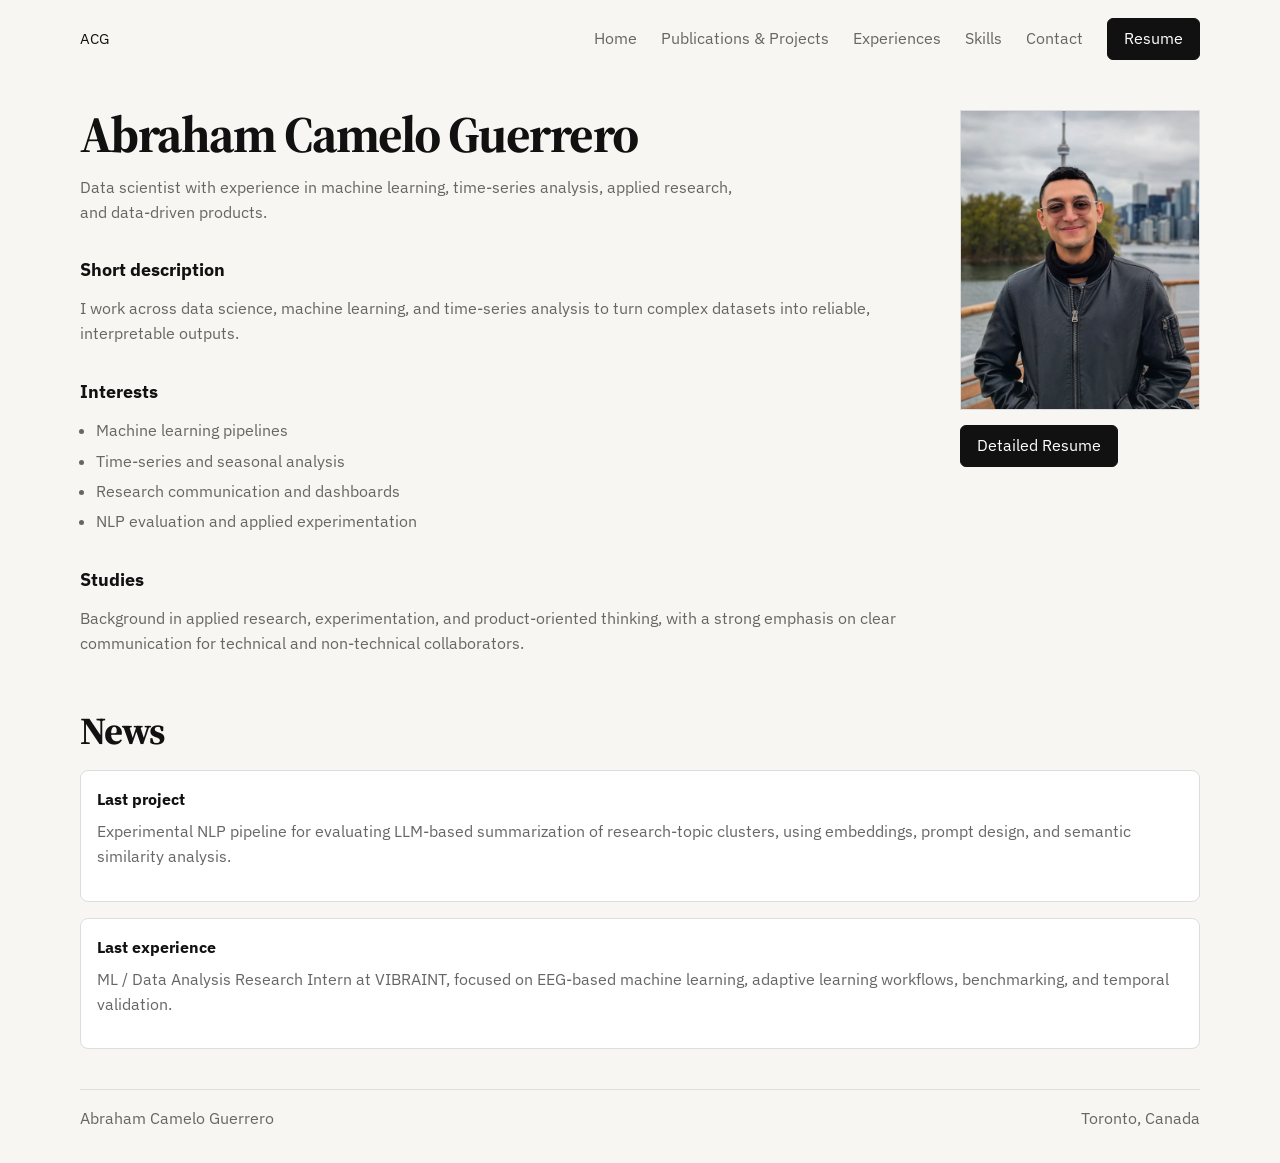
==== commit 3b600460: "pages" ====
--- a/index.html
+++ b/index.html
@@ -19,7 +19,7 @@
 <body>
   <header class="site-header">
     <div class="container header-inner">
-      <a class="brand" href="index.html" aria-label="Go to home">Name</a>
+      <a class="brand" href="index.html" aria-label="Go to home">ACG</a>
 
       <nav class="site-nav" id="site-nav" aria-label="Primary">
         <a href="index.html">Home</a>
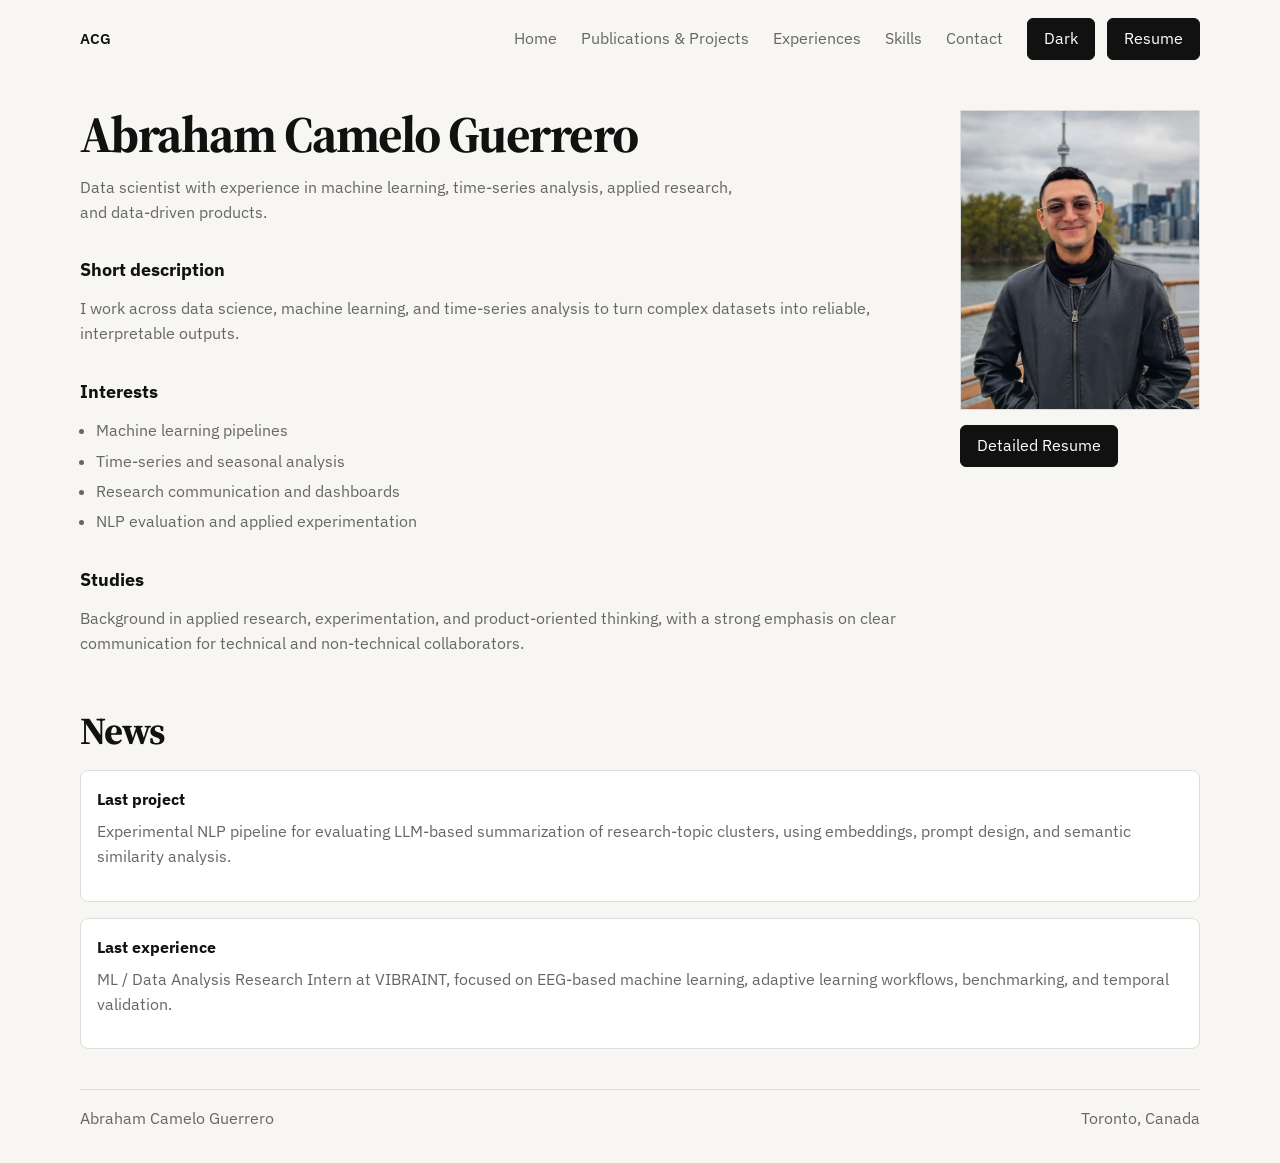
==== commit 59f1e7ca: "dark" ====
--- a/index.html
+++ b/index.html
@@ -29,7 +29,10 @@
         <a href="contact.html">Contact</a>
       </nav>
 
-      <a class="header-button" href="assets/resume.pdf" target="_blank" rel="noreferrer">Resume</a>
+      <div class="header-actions">
+        <button class="theme-toggle" type="button" aria-label="Switch to dark mode">Dark</button>
+        <a class="header-button" href="assets/resume.pdf" target="_blank" rel="noreferrer">Resume</a>
+      </div>
     </div>
   </header>
 
@@ -111,5 +114,6 @@
       <p>Toronto, Canada</p>
     </div>
   </footer>
+  <script src="script.js"></script>
 </body>
 </html>
--- a/styles.css
+++ b/styles.css
@@ -9,6 +9,15 @@
   --radius: 8px;
 }
 
+[data-theme="dark"] {
+  --bg: #0f1113;
+  --surface: #171a1e;
+  --text: #f3f2ef;
+  --muted: #b3b1ab;
+  --border: #2d3339;
+  --accent: #f3f2ef;
+}
+
 *,
 *::before,
 *::after {
@@ -65,6 +74,7 @@
 
 .brand {
   font-size: 0.95rem;
+  font-weight: 600;
 }
 
 .site-nav {
@@ -89,6 +99,13 @@
   color: var(--text);
 }
 
+.header-actions {
+  display: flex;
+  align-items: center;
+  gap: 0.75rem;
+}
+
+.theme-toggle,
 .header-button,
 .button {
   display: inline-flex;
@@ -102,6 +119,17 @@
   border: 1px solid var(--accent);
 }
 
+[data-theme="dark"] .theme-toggle,
+[data-theme="dark"] .header-button,
+[data-theme="dark"] .button {
+  color: #111111;
+}
+
+.theme-toggle {
+  cursor: pointer;
+  font: inherit;
+}
+
 .hero,
 .section {
   scroll-margin-top: 3rem;
@@ -293,6 +321,10 @@
     justify-content: flex-start;
   }
 
+  .header-actions {
+    flex-wrap: wrap;
+  }
+
   .footer-links {
     grid-template-columns: 1fr;
     gap: 1.25rem;
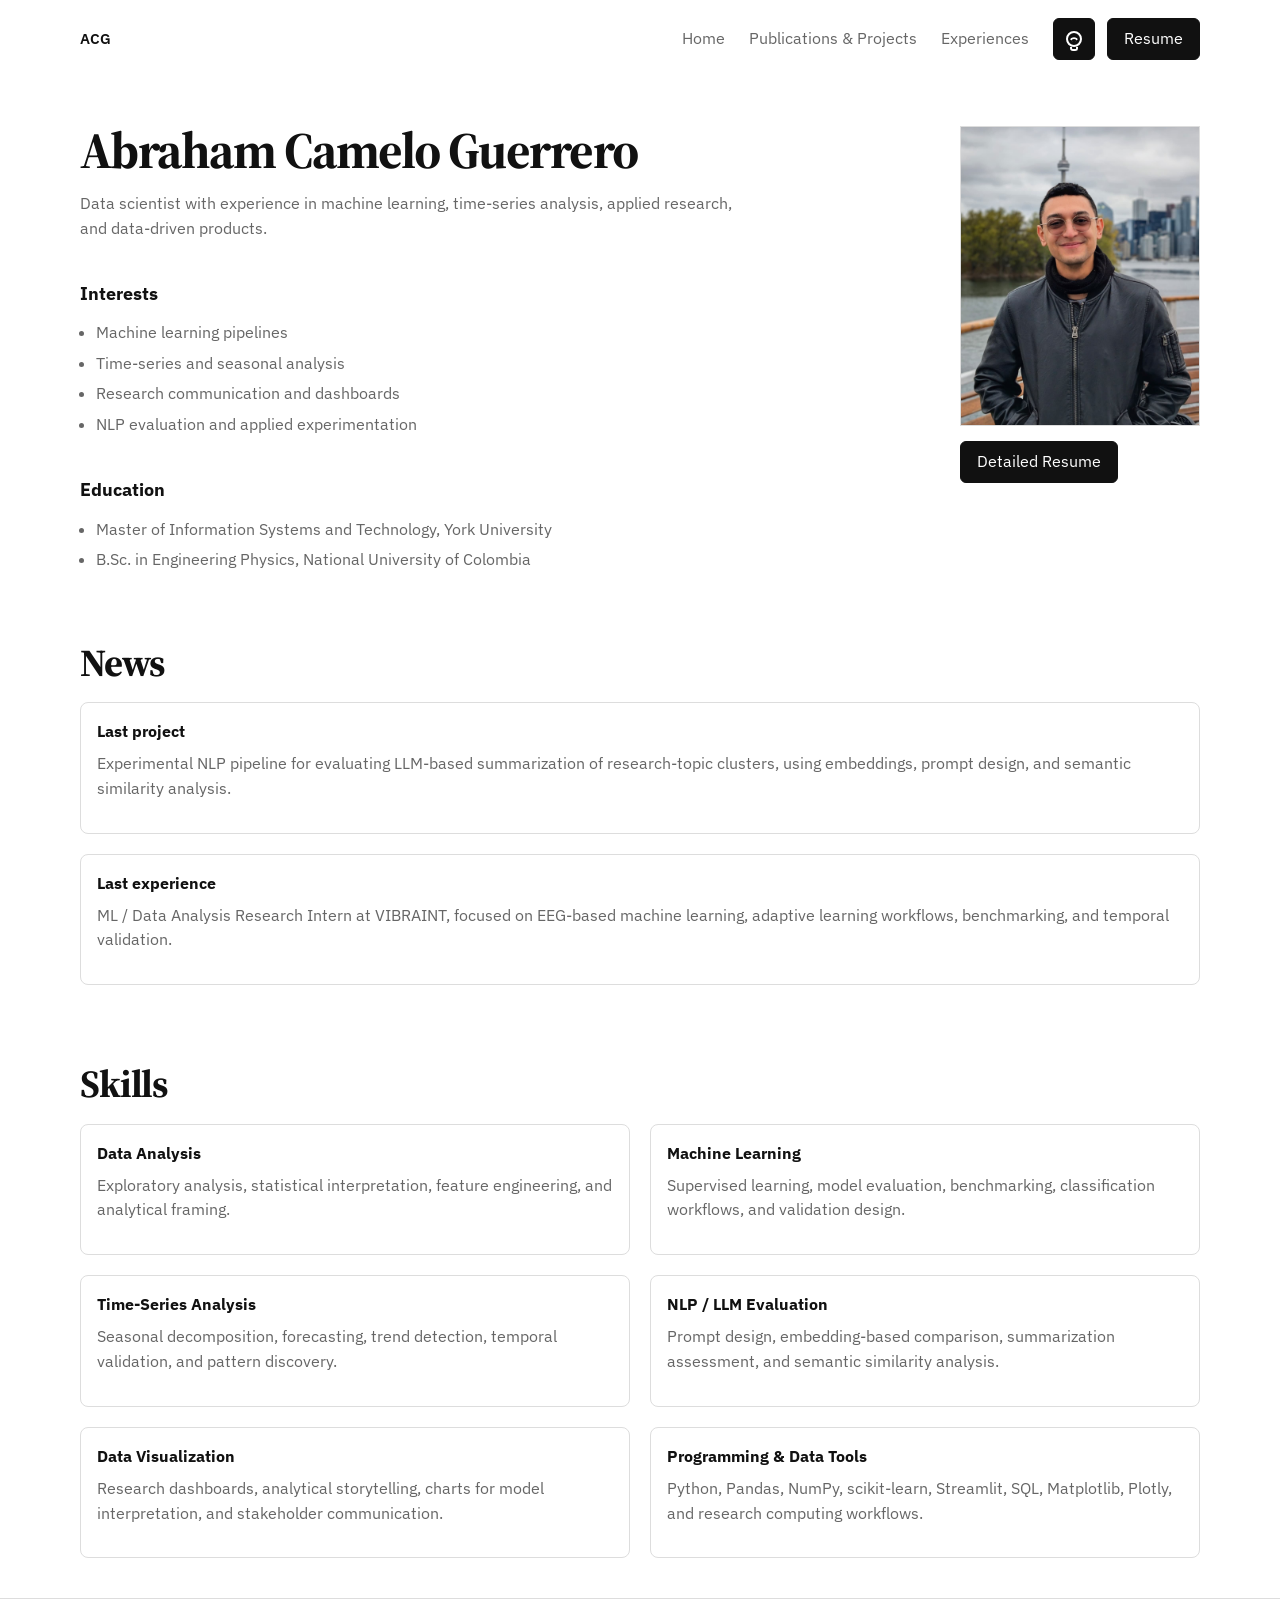
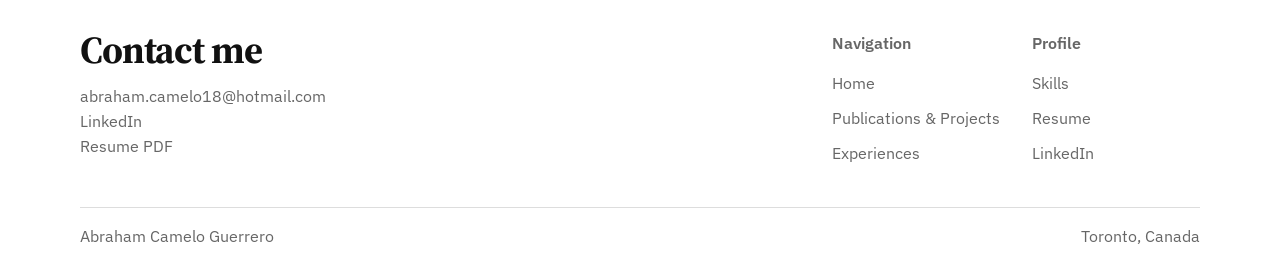
==== commit 8445c05f: "all" ====
--- a/index.html
+++ b/index.html
@@ -25,12 +25,12 @@
         <a href="index.html">Home</a>
         <a href="work.html">Publications &amp; Projects</a>
         <a href="experience.html">Experiences</a>
-        <a href="skills.html">Skills</a>
-        <a href="contact.html">Contact</a>
       </nav>
 
       <div class="header-actions">
-        <button class="theme-toggle" type="button" aria-label="Switch to dark mode">Dark</button>
+        <button class="theme-toggle" type="button" aria-label="Switch to dark mode" title="Switch theme">
+          <span class="theme-icon" aria-hidden="true"></span>
+        </button>
         <a class="header-button" href="assets/resume.pdf" target="_blank" rel="noreferrer">Resume</a>
       </div>
     </div>
@@ -45,13 +45,6 @@
             Data scientist with experience in machine learning, time-series analysis, applied research,
             and data-driven products.
           </p>
-          <section class="hero-block">
-            <h2>Short description</h2>
-            <p>
-              I work across data science, machine learning, and time-series analysis to turn complex datasets
-              into reliable, interpretable outputs.
-            </p>
-          </section>
 
           <section class="hero-block">
             <h2>Interests</h2>
@@ -64,11 +57,11 @@
           </section>
 
           <section class="hero-block">
-            <h2>Studies</h2>
-            <p>
-              Background in applied research, experimentation, and product-oriented thinking, with a strong
-              emphasis on clear communication for technical and non-technical collaborators.
-            </p>
+            <h2>Education</h2>
+            <ul class="simple-list">
+              <li>Master of Information Systems and Technology, York University</li>
+              <li>B.Sc. in Engineering Physics, National University of Colombia</li>
+            </ul>
           </section>
         </div>
 
@@ -106,9 +99,66 @@
       </div>
     </section>
 
+    <section class="section" id="skills">
+      <div class="container">
+        <h2 class="section-title">Skills</h2>
+        <div class="grid cards-2">
+          <article class="card skill-card">
+            <h3>Data Analysis</h3>
+            <p>Exploratory analysis, statistical interpretation, feature engineering, and analytical framing.</p>
+          </article>
+          <article class="card skill-card">
+            <h3>Machine Learning</h3>
+            <p>Supervised learning, model evaluation, benchmarking, classification workflows, and validation design.</p>
+          </article>
+          <article class="card skill-card">
+            <h3>Time-Series Analysis</h3>
+            <p>Seasonal decomposition, forecasting, trend detection, temporal validation, and pattern discovery.</p>
+          </article>
+          <article class="card skill-card">
+            <h3>NLP / LLM Evaluation</h3>
+            <p>Prompt design, embedding-based comparison, summarization assessment, and semantic similarity analysis.</p>
+          </article>
+          <article class="card skill-card">
+            <h3>Data Visualization</h3>
+            <p>Research dashboards, analytical storytelling, charts for model interpretation, and stakeholder communication.</p>
+          </article>
+          <article class="card skill-card">
+            <h3>Programming &amp; Data Tools</h3>
+            <p>Python, Pandas, NumPy, scikit-learn, Streamlit, SQL, Matplotlib, Plotly, and research computing workflows.</p>
+          </article>
+        </div>
+      </div>
+    </section>
+
   </main>
 
   <footer class="site-footer">
+    <div class="container contact-grid footer-contact">
+      <div>
+        <h2 class="section-title">Contact me</h2>
+        <p>
+          <a href="mailto:abraham.camelo18@hotmail.com">abraham.camelo18@hotmail.com</a><br>
+          <a href="https://www.linkedin.com/in/acamelog" target="_blank" rel="noreferrer">LinkedIn</a><br>
+          <a href="assets/resume.pdf" target="_blank" rel="noreferrer">Resume PDF</a>
+        </p>
+      </div>
+
+      <div class="footer-links">
+        <div>
+          <p class="footer-title">Navigation</p>
+          <a href="index.html">Home</a>
+          <a href="work.html">Publications &amp; Projects</a>
+          <a href="experience.html">Experiences</a>
+        </div>
+        <div>
+          <p class="footer-title">Profile</p>
+          <a href="#skills">Skills</a>
+          <a href="assets/resume.pdf" target="_blank" rel="noreferrer">Resume</a>
+          <a href="https://www.linkedin.com/in/acamelog" target="_blank" rel="noreferrer">LinkedIn</a>
+        </div>
+      </div>
+    </div>
     <div class="container footer-inner">
       <p>Abraham Camelo Guerrero</p>
       <p>Toronto, Canada</p>
--- a/styles.css
+++ b/styles.css
@@ -1,5 +1,5 @@
 :root {
-  --bg: #f7f6f3;
+  --bg: #ffffff;
   --surface: #ffffff;
   --text: #111111;
   --muted: #666666;
@@ -55,7 +55,7 @@
 }
 
 .container {
-  width: min(calc(100% - 2rem), var(--container));
+  width: min(calc(100% - 5rem), var(--container));
   margin: 0 auto;
 }
 
@@ -128,6 +128,46 @@
 .theme-toggle {
   cursor: pointer;
   font: inherit;
+  width: 42px;
+  padding: 0;
+}
+
+.theme-icon {
+  position: relative;
+  width: 16px;
+  height: 16px;
+  border: 2px solid currentColor;
+  border-radius: 999px;
+}
+
+.theme-icon::before {
+  content: "";
+  position: absolute;
+  left: 50%;
+  bottom: -6px;
+  width: 8px;
+  height: 4px;
+  border: 2px solid currentColor;
+  border-top: 0;
+  border-radius: 0 0 3px 3px;
+  transform: translateX(-50%);
+}
+
+.theme-icon::after {
+  content: "";
+  position: absolute;
+  left: 50%;
+  top: 3px;
+  width: 6px;
+  height: 6px;
+  border-top: 2px solid currentColor;
+  border-left: 2px solid currentColor;
+  border-radius: 999px 0 0 0;
+  transform: translateX(-50%) rotate(45deg);
+}
+
+[data-theme="dark"] .theme-icon {
+  box-shadow: 0 0 0 2px transparent, 0 0 10px rgba(243, 242, 239, 0.18);
 }
 
 .hero,
@@ -136,13 +176,13 @@
 }
 
 .hero {
-  padding: 2rem 0 1rem;
+  padding: 3rem 0 2rem;
 }
 
 .hero-grid {
   display: grid;
   grid-template-columns: minmax(0, 1.5fr) 240px;
-  gap: 3rem;
+  gap: 4rem;
   align-items: start;
 }
 
@@ -170,11 +210,11 @@
 
 .hero-subtitle {
   max-width: 42rem;
-  margin-bottom: 2rem;
+  margin-bottom: 2.5rem;
 }
 
 .hero-block + .hero-block {
-  margin-top: 2rem;
+  margin-top: 2.5rem;
 }
 
 .hero-block h2,
@@ -210,7 +250,7 @@
 }
 
 .section {
-  padding: 1.5rem 0;
+  padding: 2.5rem 0;
 }
 
 .section-title {
@@ -222,7 +262,7 @@
 .content-grid {
   display: grid;
   grid-template-columns: minmax(0, 0.8fr) minmax(0, 1.2fr);
-  gap: 2rem;
+  gap: 3rem;
 }
 
 .content-column {
@@ -233,7 +273,7 @@
 .stack,
 .footer-links {
   display: grid;
-  gap: 1rem;
+  gap: 1.25rem;
 }
 
 .cards-2 {
@@ -281,7 +321,16 @@
 }
 
 .site-footer {
-  padding: 1rem 0 2rem;
+  padding: 2rem 0 2rem;
+  border-top: 1px solid var(--border);
+}
+
+.footer-contact {
+  padding-bottom: 2rem;
+}
+
+.footer-contact .section-title {
+  margin-bottom: 0.9rem;
 }
 
 .footer-inner {
@@ -289,8 +338,8 @@
   align-items: center;
   justify-content: space-between;
   gap: 1rem;
+  padding-top: 1rem;
   border-top: 1px solid var(--border);
-  padding-top: 1rem;
 }
 
 .footer-inner p {
@@ -311,6 +360,10 @@
 }
 
 @media (max-width: 760px) {
+  .container {
+    width: min(calc(100% - 2rem), var(--container));
+  }
+
   .header-inner {
     grid-template-columns: 1fr;
     justify-items: start;
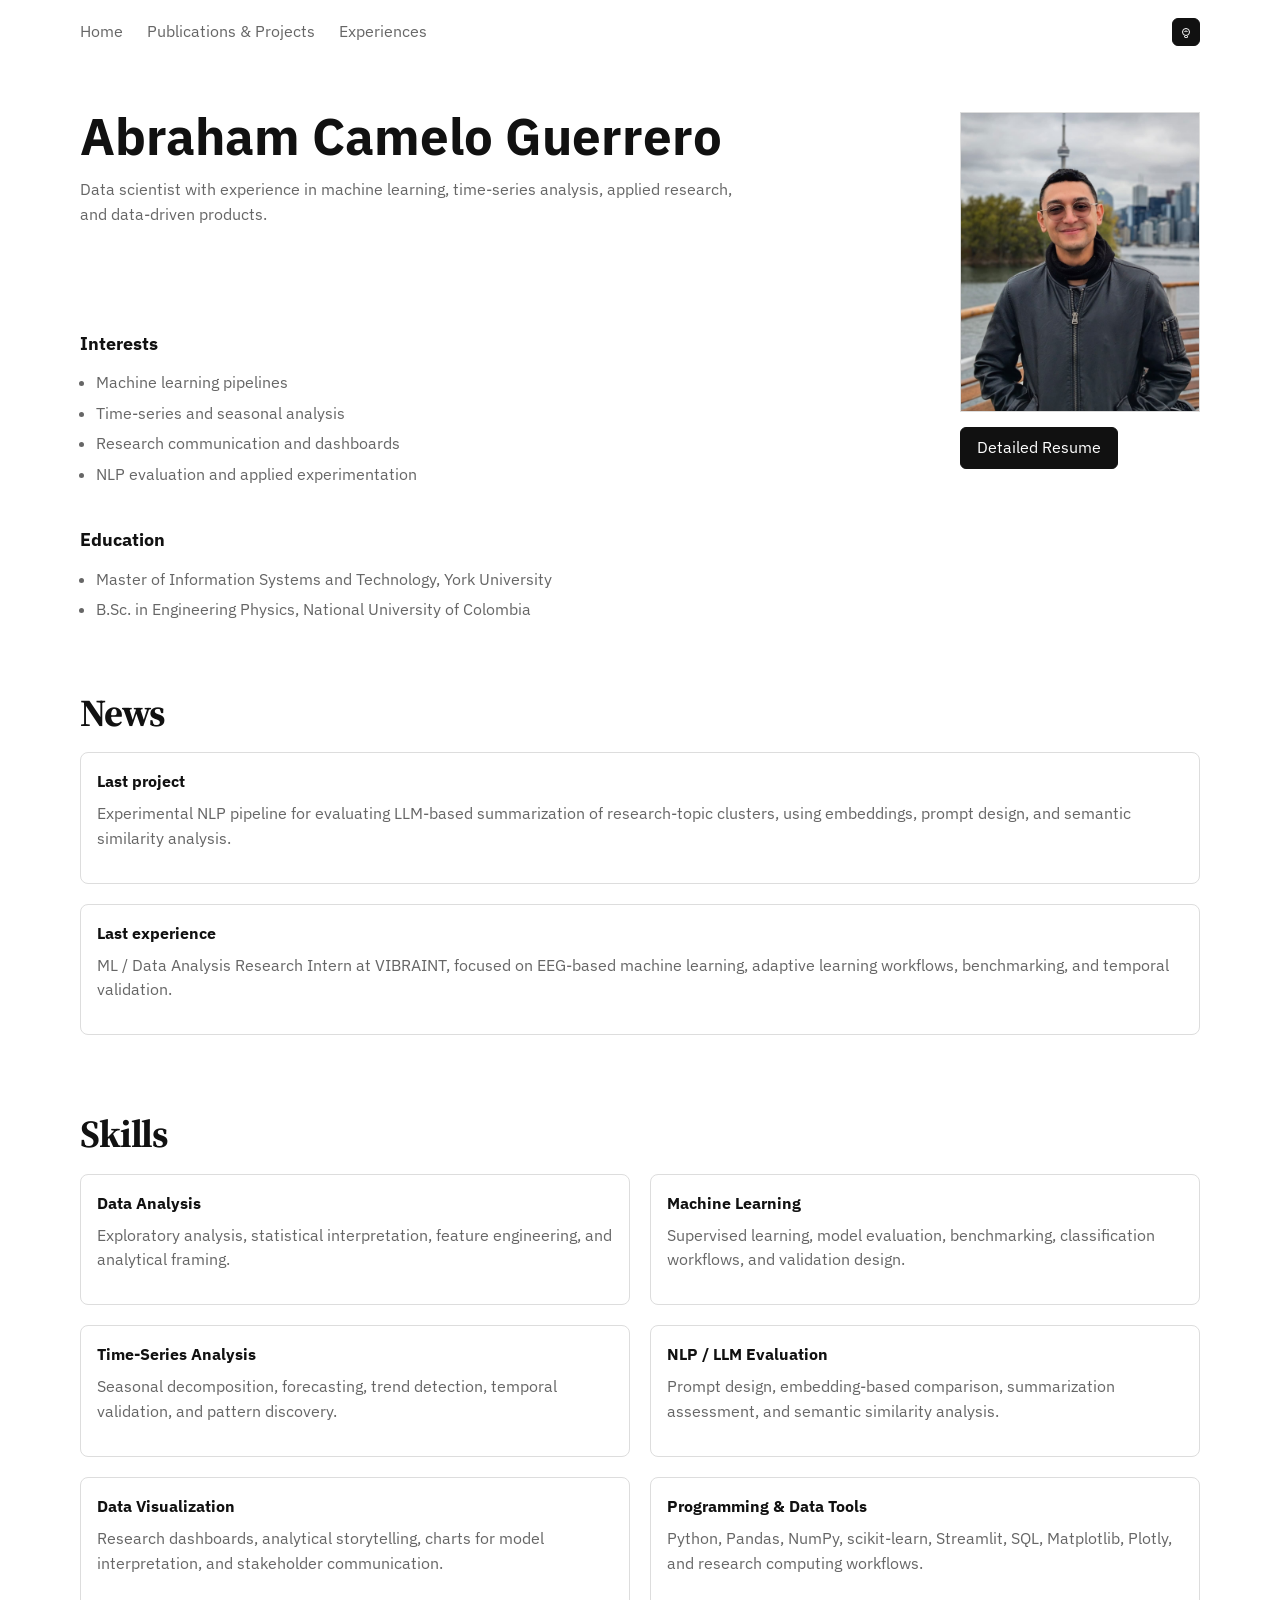
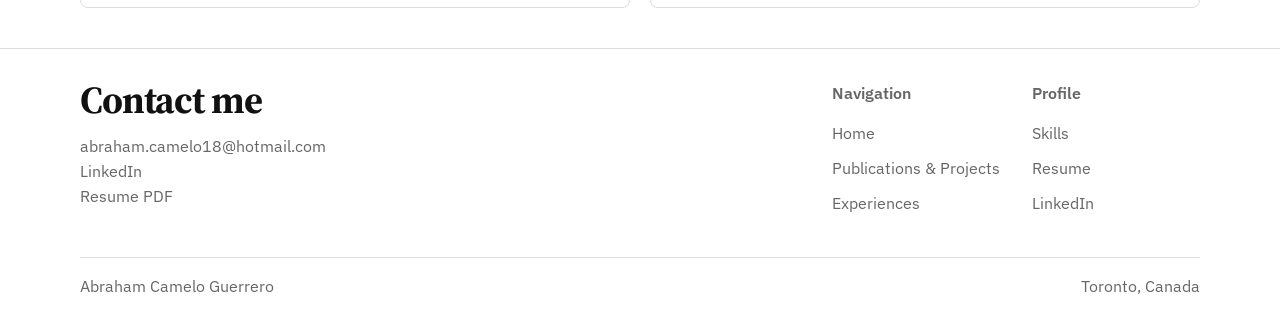
==== commit 6d598f9e: "all" ====
--- a/index.html
+++ b/index.html
@@ -19,8 +19,6 @@
 <body>
   <header class="site-header">
     <div class="container header-inner">
-      <a class="brand" href="index.html" aria-label="Go to home">ACG</a>
-
       <nav class="site-nav" id="site-nav" aria-label="Primary">
         <a href="index.html">Home</a>
         <a href="work.html">Publications &amp; Projects</a>
@@ -31,7 +29,6 @@
         <button class="theme-toggle" type="button" aria-label="Switch to dark mode" title="Switch theme">
           <span class="theme-icon" aria-hidden="true"></span>
         </button>
-        <a class="header-button" href="assets/resume.pdf" target="_blank" rel="noreferrer">Resume</a>
       </div>
     </div>
   </header>
@@ -39,12 +36,24 @@
   <main id="top">
     <section class="hero">
       <div class="container hero-grid">
-        <div class="hero-copy">
+        <div class="hero-intro">
           <h1>Abraham Camelo Guerrero</h1>
           <p class="hero-subtitle">
             Data scientist with experience in machine learning, time-series analysis, applied research,
             and data-driven products.
           </p>
+        </div>
+
+        <aside class="hero-aside">
+          <img
+            class="hero-photo"
+            src="assets/me.jpeg"
+            alt="Portrait of Abraham Camelo Guerrero"
+          >
+          <a class="button" href="assets/resume.pdf" target="_blank" rel="noreferrer">Detailed Resume</a>
+        </aside>
+
+        <div class="hero-copy">
 
           <section class="hero-block">
             <h2>Interests</h2>
@@ -64,15 +73,6 @@
             </ul>
           </section>
         </div>
-
-        <aside class="hero-aside">
-          <img
-            class="hero-photo"
-            src="assets/me.jpeg"
-            alt="Portrait of Abraham Camelo Guerrero"
-          >
-          <a class="button" href="assets/resume.pdf" target="_blank" rel="noreferrer">Detailed Resume</a>
-        </aside>
       </div>
     </section>
 
--- a/styles.css
+++ b/styles.css
@@ -66,22 +66,17 @@
 
 .header-inner {
   display: grid;
-  grid-template-columns: 1fr auto auto;
+  grid-template-columns: 1fr auto;
   align-items: center;
   gap: 1.5rem;
   padding: 1.1rem 0;
-}
-
-.brand {
-  font-size: 0.95rem;
-  font-weight: 600;
 }
 
 .site-nav {
   display: flex;
   align-items: center;
   gap: 1.5rem;
-  justify-content: center;
+  justify-content: flex-start;
 }
 
 .site-nav a,
@@ -128,15 +123,16 @@
 .theme-toggle {
   cursor: pointer;
   font: inherit;
-  width: 42px;
+  min-height: 28px;
+  width: 28px;
   padding: 0;
 }
 
 .theme-icon {
   position: relative;
-  width: 16px;
-  height: 16px;
-  border: 2px solid currentColor;
+  width: 8px;
+  height: 8px;
+  border: 1.5px solid currentColor;
   border-radius: 999px;
 }
 
@@ -144,12 +140,12 @@
   content: "";
   position: absolute;
   left: 50%;
-  bottom: -6px;
-  width: 8px;
-  height: 4px;
-  border: 2px solid currentColor;
+  bottom: -3px;
+  width: 4px;
+  height: 2px;
+  border: 1.5px solid currentColor;
   border-top: 0;
-  border-radius: 0 0 3px 3px;
+  border-radius: 0 0 2px 2px;
   transform: translateX(-50%);
 }
 
@@ -157,11 +153,11 @@
   content: "";
   position: absolute;
   left: 50%;
-  top: 3px;
-  width: 6px;
-  height: 6px;
-  border-top: 2px solid currentColor;
-  border-left: 2px solid currentColor;
+  top: 1px;
+  width: 3px;
+  height: 3px;
+  border-top: 1.5px solid currentColor;
+  border-left: 1.5px solid currentColor;
   border-radius: 999px 0 0 0;
   transform: translateX(-50%) rotate(45deg);
 }
@@ -182,8 +178,15 @@
 .hero-grid {
   display: grid;
   grid-template-columns: minmax(0, 1.5fr) 240px;
+  grid-template-areas:
+    "intro aside"
+    "copy aside";
   gap: 4rem;
   align-items: start;
+}
+
+.hero-intro {
+  grid-area: intro;
 }
 
 .hero-copy h1,
@@ -193,7 +196,7 @@
   letter-spacing: -0.03em;
 }
 
-.hero-copy h1 {
+.hero-intro h1 {
   font-size: clamp(2.25rem, 4vw, 3.7rem);
   line-height: 0.95;
   margin-bottom: 1rem;
@@ -237,9 +240,14 @@
 }
 
 .hero-aside {
+  grid-area: aside;
   display: grid;
   gap: 0.9rem;
   justify-items: start;
+}
+
+.hero-copy {
+  grid-area: copy;
 }
 
 .hero-photo {
@@ -347,13 +355,21 @@
 }
 
 @media (max-width: 900px) {
-  .hero-grid,
   .content-grid,
   .contact-grid,
   .cards-2 {
     grid-template-columns: 1fr;
   }
 
+  .hero-grid {
+    grid-template-columns: 1fr;
+    grid-template-areas:
+      "intro"
+      "aside"
+      "copy";
+    gap: 2rem;
+  }
+
   .hero-aside {
     max-width: 240px;
   }
